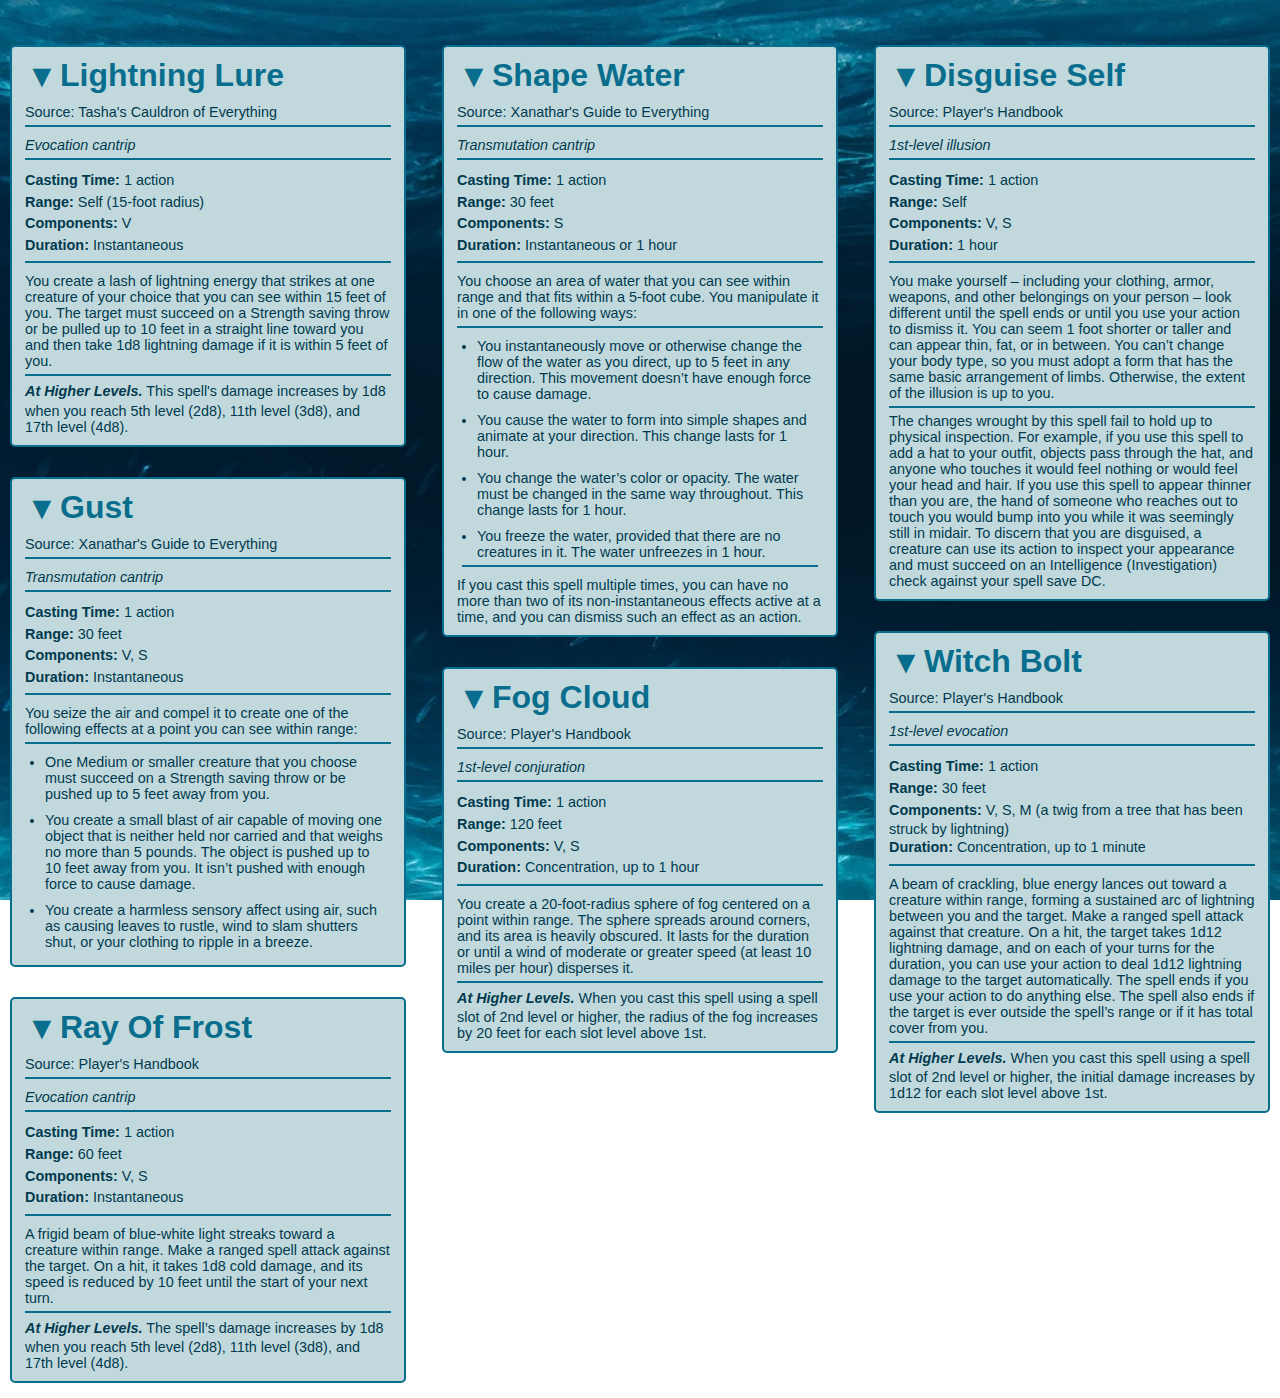
==== annalyn_cards.html @ 1ab03793 "added myrna cards changed cards style to not be global" ====
<head>
    <meta charset="utf-8">
    <meta name="viewport" content="width=device-width">
    <title>Spells</title>

    <style>
        /* manually make this match char's style */
        :root {
            --accent: rgb(9, 110, 141);
            --background: rgb(193, 217, 220);
            --text: rgb(1, 58, 79);
            --farBackground: fixed 0 25% / cover url("../images/underwater.jpeg");
        }
    </style>

    <link href="styles/style.css" rel="stylesheet" type="text/css" />
    <link href="styles/cardsStyle.css" rel="stylesheet" type="text/css" />
</head>

<body>
    <!-- Generates navbar -->
    <script id="navBarPlaceholder" src="navBar/navScript.js"></script>

    <!-- steal from roll20 pages -->
    <div class="wrapper">
        <!-- Lightning Lure -->
        <div class="main-content">
            <div class="page-title page-header"><span>Lightning Lure</span></div>



            <!-- wikidot_top_728x90 -->
            <div id="wad-dnd5e-above-content" class="wd-adunit wd-ad-np wd-adunit-above_content"></div>
            <script>
                window['nitroAds'].createAd('wad-dnd5e-above-content', {
                    "refreshLimit": 10,
                    "refreshTime": 94,
                    "renderVisibleOnly": false,
                    "refreshVisibleOnly": true,
                    "sizes": [[728, 90]],
                    "report": {
                        "enabled": true,
                        "wording": "Report Ad",
                        "position": "bottom-right"
                    }
                });
            </script>



            <div id="page-content">

                <div class="content-separator" style="display: none;"></div>



                <p>Source: Tasha's Cauldron of Everything</p>
                <p><em>Evocation cantrip</em></p>
                <p><strong>Casting Time:</strong> 1 action<br>
                    <strong>Range:</strong> Self (15-foot radius)<br>
                    <strong>Components:</strong> V<br>
                    <strong>Duration:</strong> Instantaneous
                </p>
                <p>You create a lash of lightning energy that strikes at one creature of your choice that you can see
                    within 15 feet of you. The target must succeed on a Strength saving throw or be pulled up to 10 feet
                    in a straight line toward you and then take 1d8 lightning damage if it is within 5 feet of you.</p>
                <p><strong><em>At Higher Levels.</em></strong> This spell's damage increases by 1d8 when you reach 5th
                    level (2d8), 11th level (3d8), and 17th level (4d8).</p>
                <p><strong><em>Spell Lists.</em></strong> <a
                        href="http://dnd5e.wikidot.com/spells:artificer">Artificer</a>, <a
                        href="/spells:sorcerer">Sorcerer (Optional)</a>, <a href="/spells:warlock">Warlock
                        (Optional)</a>, <a href="/spells:wizard">Wizard (Optional)</a></p>
                <div class="content-separator" style="display: none;"></div>



            </div>





            <!-- wikidot_bottom_300x250 -->
            <div id="wad-dnd5e-below-content" class="wd-adunit wd-ad-np wd-adunit-below_content"></div>
            <script>
                window['nitroAds'].createAd('wad-dnd5e-below-content', {
                    "refreshLimit": 10,
                    "refreshTime": 83,
                    "renderVisibleOnly": false,
                    "refreshVisibleOnly": true,
                    "sizes": [[300, 250]],
                    "report": {
                        "enabled": true,
                        "wording": "Report Ad",
                        "position": "bottom-right"
                    }
                });
            </script>




            <div class="page-tags"><a href="/system:page-tags/tag/artificer#pages">artificer</a><a
                    href="/system:page-tags/tag/cantrip#pages">cantrip</a><a
                    href="/system:page-tags/tag/evocation#pages">evocation</a><a
                    href="/system:page-tags/tag/sorcerer#pages">sorcerer</a><a
                    href="/system:page-tags/tag/sorcerer-expanded#pages">sorcerer-expanded</a><a
                    href="/system:page-tags/tag/warlock#pages">warlock</a><a
                    href="/system:page-tags/tag/warlock-expanded#pages">warlock-expanded</a><a
                    href="/system:page-tags/tag/wizard#pages">wizard</a><a
                    href="/system:page-tags/tag/wizard-expanded#pages">wizard-expanded</a></div>
            <div class="page-info-break"></div>
            <div class="page-options-container"></div>
            <div id="action-area" style="display: none;"></div>
        </div>
        <!-- Gust -->
        <div class="main-content">
            <div class="page-title page-header"><span>Gust</span></div>



            <!-- wikidot_top_728x90 -->
            <div id="wad-dnd5e-above-content" class="wd-adunit wd-ad-np wd-adunit-above_content"></div>
            <script>
                window['nitroAds'].createAd('wad-dnd5e-above-content', {
                    "refreshLimit": 10,
                    "refreshTime": 94,
                    "renderVisibleOnly": false,
                    "refreshVisibleOnly": true,
                    "sizes": [[728, 90]],
                    "report": {
                        "enabled": true,
                        "wording": "Report Ad",
                        "position": "bottom-right"
                    }
                });
            </script>



            <div id="page-content">

                <div class="content-separator" style="display: none;"></div>



                <p>Source: Xanathar's Guide to Everything</p>
                <p><em>Transmutation cantrip</em></p>
                <p><strong>Casting Time:</strong> 1 action<br>
                    <strong>Range:</strong> 30 feet<br>
                    <strong>Components:</strong> V, S<br>
                    <strong>Duration:</strong> Instantaneous
                </p>
                <p>You seize the air and compel it to create one of the following effects at a point you can see within
                    range:</p>
                <ul>
                    <li>One Medium or smaller creature that you choose must succeed on a Strength saving throw or be
                        pushed up to 5 feet away from you.</li>
                </ul>
                <ul>
                    <li>You create a small blast of air capable of moving one object that is neither held nor carried
                        and that weighs no more than 5 pounds. The object is pushed up to 10 feet away from you. It
                        isn’t pushed with enough force to cause damage.</li>
                </ul>
                <ul>
                    <li>You create a harmless sensory affect using air, such as causing leaves to rustle, wind to slam
                        shutters shut, or your clothing to ripple in a breeze.</li>
                </ul>
                <p><strong><em>Spell Lists.</em></strong> <a href="http://dnd5e.wikidot.com/spells:druid">Druid</a>, <a
                        href="http://dnd5e.wikidot.com/spells:sorcerer">Sorcerer</a>, <a
                        href="http://dnd5e.wikidot.com/spells:wizard">Wizard</a></p>
                <div class="content-separator" style="display: none;"></div>



            </div>





            <!-- wikidot_bottom_300x250 -->
            <div id="wad-dnd5e-below-content" class="wd-adunit wd-ad-np wd-adunit-below_content"></div>
            <script>
                window['nitroAds'].createAd('wad-dnd5e-below-content', {
                    "refreshLimit": 10,
                    "refreshTime": 83,
                    "renderVisibleOnly": false,
                    "refreshVisibleOnly": true,
                    "sizes": [[300, 250]],
                    "report": {
                        "enabled": true,
                        "wording": "Report Ad",
                        "position": "bottom-right"
                    }
                });
            </script>




            <div class="page-tags"><a href="/system:page-tags/tag/cantrip#pages">cantrip</a><a
                    href="/system:page-tags/tag/druid#pages">druid</a><a
                    href="/system:page-tags/tag/sorcerer#pages">sorcerer</a><a
                    href="/system:page-tags/tag/transmutation#pages">transmutation</a><a
                    href="/system:page-tags/tag/wizard#pages">wizard</a></div>
            <div class="page-info-break"></div>
            <div class="page-options-container"></div>
            <div id="action-area" style="display: none;"></div>
        </div>
        <!-- Ray of Frost -->
        <div class="main-content">
            <div class="page-title page-header"><span>Ray of Frost</span></div>



            <!-- wikidot_top_728x90 -->
            <div id="wad-dnd5e-above-content" class="wd-adunit wd-ad-np wd-adunit-above_content"></div>
            <script>
                window['nitroAds'].createAd('wad-dnd5e-above-content', {
                    "refreshLimit": 10,
                    "refreshTime": 94,
                    "renderVisibleOnly": false,
                    "refreshVisibleOnly": true,
                    "sizes": [[728, 90]],
                    "report": {
                        "enabled": true,
                        "wording": "Report Ad",
                        "position": "bottom-right"
                    }
                });
            </script>



            <div id="page-content">

                <div class="content-separator" style="display: none;"></div>



                <p>Source: Player's Handbook</p>
                <p><em>Evocation cantrip</em></p>
                <p><strong>Casting Time:</strong> 1 action<br>
                    <strong>Range:</strong> 60 feet<br>
                    <strong>Components:</strong> V, S<br>
                    <strong>Duration:</strong> Instantaneous
                </p>
                <p>A frigid beam of blue-white light streaks toward a creature within range. Make a ranged spell attack
                    against the target. On a hit, it takes 1d8 cold damage, and its speed is reduced by 10 feet until
                    the start of your next turn.</p>
                <p><strong><em>At Higher Levels.</em></strong> The spell’s damage increases by 1d8 when you reach 5th
                    level (2d8), 11th level (3d8), and 17th level (4d8).</p>
                <p><strong><em>Spell Lists.</em></strong> <a
                        href="http://dnd5e.wikidot.com/spells:artificer">Artificer</a>, <a
                        href="http://dnd5e.wikidot.com/spells:sorcerer">Sorcerer</a>, <a
                        href="http://dnd5e.wikidot.com/spells:wizard">Wizard</a></p>
                <div class="content-separator" style="display: none;"></div>



            </div>





            <!-- wikidot_bottom_300x250 -->
            <div id="wad-dnd5e-below-content" class="wd-adunit wd-ad-np wd-adunit-below_content"></div>
            <script>
                window['nitroAds'].createAd('wad-dnd5e-below-content', {
                    "refreshLimit": 10,
                    "refreshTime": 83,
                    "renderVisibleOnly": false,
                    "refreshVisibleOnly": true,
                    "sizes": [[300, 250]],
                    "report": {
                        "enabled": true,
                        "wording": "Report Ad",
                        "position": "bottom-right"
                    }
                });
            </script>




            <div class="page-tags"><a href="/system:page-tags/tag/artificer#pages">artificer</a><a
                    href="/system:page-tags/tag/cantrip#pages">cantrip</a><a
                    href="/system:page-tags/tag/evocation#pages">evocation</a><a
                    href="/system:page-tags/tag/sorcerer#pages">sorcerer</a><a
                    href="/system:page-tags/tag/wizard#pages">wizard</a></div>
            <div class="page-info-break"></div>
            <div class="page-options-container"></div>
            <div id="action-area" style="display: none;"></div>
        </div>
        <!-- Shape Water -->
        <div class="main-content">
            <div class="page-title page-header"><span>Shape Water</span></div>



            <!-- wikidot_top_728x90 -->
            <div id="wad-dnd5e-above-content" class="wd-adunit wd-ad-np wd-adunit-above_content"></div>
            <script>
                window['nitroAds'].createAd('wad-dnd5e-above-content', {
                    "refreshLimit": 10,
                    "refreshTime": 94,
                    "renderVisibleOnly": false,
                    "refreshVisibleOnly": true,
                    "sizes": [[728, 90]],
                    "report": {
                        "enabled": true,
                        "wording": "Report Ad",
                        "position": "bottom-right"
                    }
                });
            </script>



            <div id="page-content">

                <div class="content-separator" style="display: none;"></div>



                <p>Source: Xanathar's Guide to Everything</p>
                <p><em>Transmutation cantrip</em></p>
                <p><strong>Casting Time:</strong> 1 action<br>
                    <strong>Range:</strong> 30 feet<br>
                    <strong>Components:</strong> S<br>
                    <strong>Duration:</strong> Instantaneous or 1 hour
                </p>
                <p>You choose an area of water that you can see within range and that fits within a 5-foot cube. You
                    manipulate it in one of the following ways:</p>
                <ul>
                    <li>You instantaneously move or otherwise change the flow of the water as you direct, up to 5 feet
                        in any direction. This movement doesn’t have enough force to cause damage.</li>
                </ul>
                <ul>
                    <li>You cause the water to form into simple shapes and animate at your direction. This change lasts
                        for 1 hour.</li>
                </ul>
                <ul>
                    <li>You change the water’s color or opacity. The water must be changed in the same way throughout.
                        This change lasts for 1 hour.</li>
                </ul>
                <ul>
                    <li>You freeze the water, provided that there are no creatures in it. The water unfreezes in 1 hour.
                    </li>
                </ul>
                <p>If you cast this spell multiple times, you can have no more than two of its non-instantaneous effects
                    active at a time, and you can dismiss such an effect as an action.</p>
                <p><strong><em>Spell Lists.</em></strong> <a href="http://dnd5e.wikidot.com/spells:druid">Druid</a>, <a
                        href="http://dnd5e.wikidot.com/spells:sorcerer">Sorcerer</a>, <a
                        href="http://dnd5e.wikidot.com/spells:wizard">Wizard</a></p>
                <div class="content-separator" style="display: none;"></div>



            </div>





            <!-- wikidot_bottom_300x250 -->
            <div id="wad-dnd5e-below-content" class="wd-adunit wd-ad-np wd-adunit-below_content"></div>
            <script>
                window['nitroAds'].createAd('wad-dnd5e-below-content', {
                    "refreshLimit": 10,
                    "refreshTime": 83,
                    "renderVisibleOnly": false,
                    "refreshVisibleOnly": true,
                    "sizes": [[300, 250]],
                    "report": {
                        "enabled": true,
                        "wording": "Report Ad",
                        "position": "bottom-right"
                    }
                });
            </script>




            <div class="page-tags"><a href="/system:page-tags/tag/cantrip#pages">cantrip</a><a
                    href="/system:page-tags/tag/druid#pages">druid</a><a
                    href="/system:page-tags/tag/sorcerer#pages">sorcerer</a><a
                    href="/system:page-tags/tag/transmutation#pages">transmutation</a><a
                    href="/system:page-tags/tag/wizard#pages">wizard</a></div>
            <div class="page-info-break"></div>
            <div class="page-options-container"></div>
            <div id="action-area" style="display: none;"></div>
        </div>
        <!-- Fog Cloud -->
        <div class="main-content">
            <div class="page-title page-header"><span>Fog Cloud</span></div>



            <!-- wikidot_top_728x90 -->
            <div id="wad-dnd5e-above-content" class="wd-adunit wd-ad-np wd-adunit-above_content"></div>
            <script>
                window['nitroAds'].createAd('wad-dnd5e-above-content', {
                    "refreshLimit": 10,
                    "refreshTime": 94,
                    "renderVisibleOnly": false,
                    "refreshVisibleOnly": true,
                    "sizes": [[728, 90]],
                    "report": {
                        "enabled": true,
                        "wording": "Report Ad",
                        "position": "bottom-right"
                    }
                });
            </script>



            <div id="page-content">

                <div class="content-separator" style="display: none;"></div>



                <p>Source: Player's Handbook</p>
                <p><em>1st-level conjuration</em></p>
                <p><strong>Casting Time:</strong> 1 action<br>
                    <strong>Range:</strong> 120 feet<br>
                    <strong>Components:</strong> V, S<br>
                    <strong>Duration:</strong> Concentration, up to 1 hour
                </p>
                <p>You create a 20-foot-radius sphere of fog centered on a point within range. The sphere spreads around
                    corners, and its area is heavily obscured. It lasts for the duration or until a wind of moderate or
                    greater speed (at least 10 miles per hour) disperses it.</p>
                <p><strong><em>At Higher Levels.</em></strong> When you cast this spell using a spell slot of 2nd level
                    or higher, the radius of the fog increases by 20 feet for each slot level above 1st.</p>
                <p><strong><em>Spell Lists.</em></strong> <a href="http://dnd5e.wikidot.com/spells:druid">Druid</a>, <a
                        href="http://dnd5e.wikidot.com/spells:ranger">Ranger</a>, <a
                        href="http://dnd5e.wikidot.com/spells:sorcerer">Sorcerer</a>, <a
                        href="http://dnd5e.wikidot.com/spells:wizard">Wizard</a></p>
                <div class="content-separator" style="display: none;"></div>



            </div>





            <!-- wikidot_bottom_300x250 -->
            <div id="wad-dnd5e-below-content" class="wd-adunit wd-ad-np wd-adunit-below_content"></div>
            <script>
                window['nitroAds'].createAd('wad-dnd5e-below-content', {
                    "refreshLimit": 10,
                    "refreshTime": 83,
                    "renderVisibleOnly": false,
                    "refreshVisibleOnly": true,
                    "sizes": [[300, 250]],
                    "report": {
                        "enabled": true,
                        "wording": "Report Ad",
                        "position": "bottom-right"
                    }
                });
            </script>




            <div class="page-tags"><a href="/system:page-tags/tag/conjuration#pages">conjuration</a><a
                    href="/system:page-tags/tag/druid#pages">druid</a><a
                    href="/system:page-tags/tag/first#pages">first</a><a
                    href="/system:page-tags/tag/ranger#pages">ranger</a><a
                    href="/system:page-tags/tag/sorcerer#pages">sorcerer</a><a
                    href="/system:page-tags/tag/wizard#pages">wizard</a></div>
            <div class="page-info-break"></div>
            <div class="page-options-container"></div>
            <div id="action-area" style="display: none;"></div>
        </div>
        <!-- Disguise Self -->
        <div class="main-content">
            <div class="page-title page-header"><span>Disguise Self</span></div>



            <!-- wikidot_top_728x90 -->
            <div id="wad-dnd5e-above-content" class="wd-adunit wd-ad-np wd-adunit-above_content"></div>
            <script>
                window['nitroAds'].createAd('wad-dnd5e-above-content', {
                    "refreshLimit": 10,
                    "refreshTime": 94,
                    "renderVisibleOnly": false,
                    "refreshVisibleOnly": true,
                    "sizes": [[728, 90]],
                    "report": {
                        "enabled": true,
                        "wording": "Report Ad",
                        "position": "bottom-right"
                    }
                });
            </script>



            <div id="page-content">

                <div class="content-separator" style="display: none;"></div>



                <p>Source: Player's Handbook</p>
                <p><em>1st-level illusion</em></p>
                <p><strong>Casting Time:</strong> 1 action<br>
                    <strong>Range:</strong> Self<br>
                    <strong>Components:</strong> V, S<br>
                    <strong>Duration:</strong> 1 hour
                </p>
                <p>You make yourself – including your clothing, armor, weapons, and other belongings on your person –
                    look different until the spell ends or until you use your action to dismiss it. You can seem 1 foot
                    shorter or taller and can appear thin, fat, or in between. You can’t change your body type, so you
                    must adopt a form that has the same basic arrangement of limbs. Otherwise, the extent of the
                    illusion is up to you.</p>
                <p>The changes wrought by this spell fail to hold up to physical inspection. For example, if you use
                    this spell to add a hat to your outfit, objects pass through the hat, and anyone who touches it
                    would feel nothing or would feel your head and hair. If you use this spell to appear thinner than
                    you are, the hand of someone who reaches out to touch you would bump into you while it was seemingly
                    still in midair. To discern that you are disguised, a creature can use its action to inspect your
                    appearance and must succeed on an Intelligence (Investigation) check against your spell save DC.</p>
                <p><strong><em>Spell Lists.</em></strong> <a
                        href="http://dnd5e.wikidot.com/spells:artificer">Artificer</a>, <a
                        href="http://dnd5e.wikidot.com/spells:bard">Bard</a>, <a
                        href="http://dnd5e.wikidot.com/spells:sorcerer">Sorcerer</a>, <a
                        href="http://dnd5e.wikidot.com/spells:wizard">Wizard</a></p>
                <div class="content-separator" style="display: none;"></div>



            </div>





            <!-- wikidot_bottom_300x250 -->
            <div id="wad-dnd5e-below-content" class="wd-adunit wd-ad-np wd-adunit-below_content"></div>
            <script>
                window['nitroAds'].createAd('wad-dnd5e-below-content', {
                    "refreshLimit": 10,
                    "refreshTime": 83,
                    "renderVisibleOnly": false,
                    "refreshVisibleOnly": true,
                    "sizes": [[300, 250]],
                    "report": {
                        "enabled": true,
                        "wording": "Report Ad",
                        "position": "bottom-right"
                    }
                });
            </script>




            <div class="page-tags"><a href="/system:page-tags/tag/artificer#pages">artificer</a><a
                    href="/system:page-tags/tag/bard#pages">bard</a><a
                    href="/system:page-tags/tag/first#pages">first</a><a
                    href="/system:page-tags/tag/illusion#pages">illusion</a><a
                    href="/system:page-tags/tag/sorcerer#pages">sorcerer</a><a
                    href="/system:page-tags/tag/wizard#pages">wizard</a></div>
            <div class="page-info-break"></div>
            <div class="page-options-container"></div>
            <div id="action-area" style="display: none;"></div>
        </div>
        <!-- Witch bolt -->
        <div class="main-content">
            <div class="page-title page-header"><span>Witch Bolt</span></div>



            <!-- wikidot_top_728x90 -->
            <div id="wad-dnd5e-above-content" class="wd-adunit wd-ad-np wd-adunit-above_content"></div>
            <script>
                window['nitroAds'].createAd('wad-dnd5e-above-content', {
                    "refreshLimit": 10,
                    "refreshTime": 94,
                    "renderVisibleOnly": false,
                    "refreshVisibleOnly": true,
                    "sizes": [[728, 90]],
                    "report": {
                        "enabled": true,
                        "wording": "Report Ad",
                        "position": "bottom-right"
                    }
                });
            </script>



            <div id="page-content">

                <div class="content-separator" style="display: none;"></div>



                <p>Source: Player's Handbook</p>
                <p><em>1st-level evocation</em></p>
                <p><strong>Casting Time:</strong> 1 action<br>
                    <strong>Range:</strong> 30 feet<br>
                    <strong>Components:</strong> V, S, M (a twig from a tree that has been struck by lightning)<br>
                    <strong>Duration:</strong> Concentration, up to 1 minute
                </p>
                <p>A beam of crackling, blue energy lances out toward a creature within range, forming a sustained arc
                    of lightning between you and the target. Make a ranged spell attack against that creature. On a hit,
                    the target takes 1d12 lightning damage, and on each of your turns for the duration, you can use your
                    action to deal 1d12 lightning damage to the target automatically. The spell ends if you use your
                    action to do anything else. The spell also ends if the target is ever outside the spell’s range or
                    if it has total cover from you.</p>
                <p><strong><em>At Higher Levels.</em></strong> When you cast this spell using a spell slot of 2nd level
                    or higher, the initial damage increases by 1d12 for each slot level above 1st.</p>
                <p><strong><em>Spell Lists.</em></strong> <a
                        href="http://dnd5e.wikidot.com/spells:sorcerer">Sorcerer</a>, <a
                        href="http://dnd5e.wikidot.com/spells:warlock">Warlock</a>, <a
                        href="http://dnd5e.wikidot.com/spells:wizard">Wizard</a></p>
                <div class="content-separator" style="display: none;"></div>



            </div>





            <!-- wikidot_bottom_300x250 -->
            <div id="wad-dnd5e-below-content" class="wd-adunit wd-ad-np wd-adunit-below_content"></div>
            <script>
                window['nitroAds'].createAd('wad-dnd5e-below-content', {
                    "refreshLimit": 10,
                    "refreshTime": 83,
                    "renderVisibleOnly": false,
                    "refreshVisibleOnly": true,
                    "sizes": [[300, 250]],
                    "report": {
                        "enabled": true,
                        "wording": "Report Ad",
                        "position": "bottom-right"
                    }
                });
            </script>




            <div class="page-tags"><a href="/system:page-tags/tag/evocation#pages">evocation</a><a
                    href="/system:page-tags/tag/first#pages">first</a><a
                    href="/system:page-tags/tag/sorcerer#pages">sorcerer</a><a
                    href="/system:page-tags/tag/warlock#pages">warlock</a><a
                    href="/system:page-tags/tag/wizard#pages">wizard</a></div>
            <div class="page-info-break"></div>
            <div class="page-options-container"></div>
            <div id="action-area" style="display: none;"></div>
        </div>
    </div>
    <script src="scripts/functions.js"></script>
    <script src="scripts/cards.js"></script>
</body>
---- styles/style.css ----
/* Root vars are now set in the data json file for the char */
/* :root {
    --accent: black;
    --background: white;
    --lightBackground: white;
    --text: black;
    --farBackground: white;
} */

* {
    font-family: Arial, Helvetica, sans-serif;
    color: var(--text);
}

body {
    background: var(--farBackground);
    /* background-size: cover; */
    margin: 0;
}

.grid-container {
	display: grid;
	gap: 10px;
	padding: 10px;
	grid-template-columns: repeat(9, 1fr);
	max-width: 1000px;
	margin: auto;
}

.grid-item {
	text-align: center;
	padding: 10px;
}

[hidden] { /* Necessary bc display:flex overrides hidden attribute */
    display: none !important;
}

.outline {
    border:2px solid var(--accent);
    border-radius: 5px;
    padding: 10px;
    background-color: var(--background);
}

.paragraph {
    margin: 10px 0 0 0;
}

.center {
    display: flex;
    align-items: center;
    justify-content: center;
}

.vcenter {
    display: flex;
    align-items: center;
}

.inline {
    display: inline-block;
    padding: 5px;
}

.left {
    text-align: left;
}

.bottom {
    display: block;
    margin-top: auto;
    margin-bottom: 0;
}

h2, h3 {
    text-transform: uppercase;
    font-weight: bold;
}

p, h3, h4 {
    font-size: 80%;
    margin:0;
}

h2 {
    font-size: 100%;
    text-align: center;
    margin: 0;
}

h1 {
    font-size: 200%;
    margin: auto;
    color: var(--accent);
}

h4 {
    text-transform: uppercase;
    font-weight: normal;
    color: var(--accent);
    filter: opacity(60%);
}

.big {
    font-size: 100%;
}

.huge {
    font-size: 200%;
}

.small {
    font-size: 70%;
}

.invis {
    margin: 0;
    padding: 0;
}

table {
    table-layout: fixed;
    width: 100%;
    height:100%;
}

table.top td {
    vertical-align: top;
}

.fullWidth {
    width: 100%;
}

.stat {
    height: 90%;
    margin: 0;
}

.stat + .stat { /* a stat not at the top */
    margin-top: 20%;
} 

.equipAmount {
    float: right;
}

input, textarea {
    background-color: var(--lightBackground);
    border-radius: 3px;
}

textarea {
    border: 1.5px solid var(--accent);
}

input[list] { /*dropdowns */
    margin: 10px 3px;
    border: 1.5px solid var(--accent);
    border-radius: 3px;
    padding: 3px;
    width: calc(50% - 48px);
    font-size: 80%;
}

input[list]:nth-of-type(even) {
    margin-left: 15px;
}

input[type="number"] {
    text-align: right;
    border: none;
}

input[type="number"]:not(.huge, .small, .big) {
    font-size: 80%;
}

input.equipAmount, input[type="number"].expendable {
    margin: 4px 0 4px 4px;
}

p.equipAmount:has(+input), input.expendable + p {
    padding-left: 0;
}

.iconditions, .ispellstats {
    display: flex;
}

.iconditions > div {
    width: 50%;
}

.ispellstats div {
    width: 33%;
}

.indent {
    width: 10px;
}

#headshot {
    width: calc(100% - 6px - 10px);
    margin: 5px;
    border: 3px solid var(--accent);
    border-radius: 10px;
}

#money {
    width: 64px;
    float: left;
}

#money div {
    margin: 3px;
}

#local {
    height: 500px;
    width: 70%;
}

.dot {
    height: 12px;
    width: 12px;
    background-color: var(--background);
    padding: 0;
    border-radius: 50%;
    border: 1.5px solid var(--accent);
    position: relative;
    top: 3px;
    margin-right: 5px;
}

.dot.filled {
    background-color: var(--accent);
}

.dot.circled {
    box-shadow: 0 0 0 3px var(--text);
}

.compact {
    padding: 2px;
}

tr.compact {
    display: block;
    height: 25px;
}

button.utility {
    font-size: 100%;
    border: 2px solid var(--accent);
    border-radius: 5px;
    background-color: var(--lightBackground);
    margin: 10px;
    padding: 5px 10px;
    font-weight: bold;
}

button.heal, button.damage {
    font-size: 100%;
    border: 1.5px solid;
    border-radius: 3px;
    background-color: var(--lightBackground);
    width: 9ch;
}

button.heal {
    color: rgb(115, 192, 0);
    border-color:rgb(115, 192, 0);
}

button.damage {
    color: red;
    border-color: red;
}

button.dropdownClear {
    font-size: 80%;
    border: 1.5px solid red;
    color: red;
    border-radius: 3px;
    background-color: var(--lightBackground);
    width: 24px;
    height: 24px;
}

button:active {
    background-color: var(--background);
}

button.expand {
    float: left;
    border: none;
    background-color: var(--background);
    width: 40px;
    height: 40px;
    font-size: 200%;
    color: var(--accent);
    padding-top: 0;
}

button.expand:active {
    background-color: var(--background);
}

img {
    width: 100%;
}

.spacer {
    height: 20px;
}

textarea {
    min-width: calc(100% - 20px - 4px); /* 20px from the padding, 4px from the border */
    max-width: calc(100% - 20px - 4px);
    height: 100px;
}
---- styles/cardsStyle.css ----
/* tysm https://blog.logrocket.com/creating-css-masonry-style-layouts/ */
/* https://css-tricks.com/piecing-together-approaches-for-a-css-masonry-layout/ is also useful */
/* https://www.w3schools.com/css/css3_multiple_columns.asp */

/* for now, manually make this match the char it belongs with */

/* general style */
body {
    background: var(--farBackground);
}

.wrapper {
    column-width: 400px;
  }
  
.booktemplate, .main-content {
    font-family: Arial, Helvetica, sans-serif;
    content: "th level";
    width: calc(100% - 20px - 4px);
    margin: 15px 10px;
    border: 2px solid var(--accent);
    border-radius: 5px;
    display: inline-block;
    background-color: var(--background);
}

/* roll20 style */
.booktemplate {
    font-size: 90%;
}

.booktemplate.single div.list-hide.inapp-hide.single-view.slide-down.content-toggle,
.inapp div.list-hide.inapp-hide.single-view.slide-down.content-toggle {
    display: block !important;
}

.gold {
    visibility: hidden;
}

.body {
    margin: 10px 8px 5px 8px;
}

div.taper,
hr {
    border: 1px solid var(--accent);
}

.booktemplate .attributes {
    display: inline-block;
    width: 100%;
    margin: 5px 0px 5px 0px;
}

.booktemplate .attr,
.booktemplate .attr-cha {
    display: inline-block;
    margin: 0px 10px 0px 10px;
    text-align: center;
}

.booktemplate .single-list span,
.booktemplate .attributes span {
    font-weight: bold;
}

.booktemplate .traits span,
.booktemplate .actions span,
.booktemplate .reactions span,
.booktemplate .legendary-actions span,
.booktemplate .mythic-actions span {
    font-weight: bolder;
    font-style: italic;
}

.booktemplate ul {
    list-style-type: none;
    margin-left: -38px;
    margin-bottom: 10px;
}

.booktemplate li {
    margin: 5px 0px 0px 0px;
}

ul,
menu,
dir {
    display: block;
    margin-block-start: 1em;
    margin-block-end: 1em;
    margin-inline-start: 0px;
    margin-inline-end: 0px;
    padding-inline-start: 40px;
}

.booktemplate .name h1,
.page-title span {
    font-weight: bolder;
    text-transform: capitalize;
    margin: 0;
    font-size: 200%;
    color: var(--accent);
}

h1 {
    display: block;
    margin-block-start: 0.67em;
    margin-block-end: 0.67em;
    margin-inline-start: 0px;
    margin-inline-end: 0px;
}

.booktemplate .subtitle {
    font-style: italic;
}

/* Wikidot style */
.main-content {
    padding: 10px 8px 5px 8px;
    width: calc(100% - 20px - 4px - 16px);
}

/* p elements with a content-separator as any previous sibling
BUT their immediate next sibling isn't another content-separator (not the last element in the card)
AND ALSO ul elements that have a p element right after them (the last element in the list but not in the card)

have a border-bottom to act as a divider.
*/
.content-separator ~ p:not(:has(+ .content-separator)),
ul:has(+ p) {
    border-bottom: 2px solid var(--accent);
    padding-bottom: 5px !important;
    padding: 5px 0;
}

.main-content p {
    font-size: 90%;
    margin: 5px;
}

strong {
    line-height: 150%;
    display: inline-block;
    font-size: 100%;
    font-weight: bolder;
}

.main-content ul {
    font-size: 90%;
    padding: 0 0 0 15px;
    margin: 10px;
}
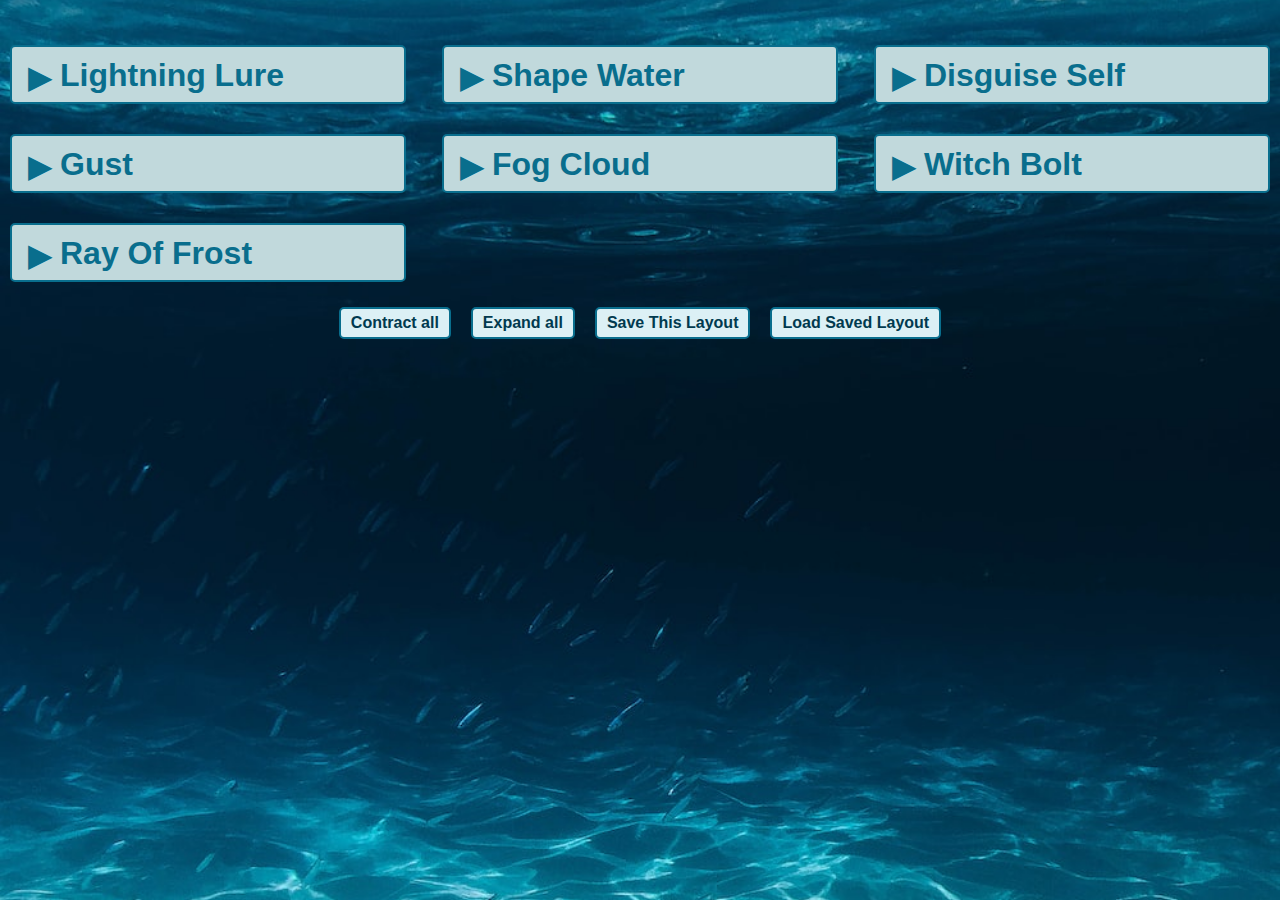
==== commit a2959509: "saves cards' expanded/contracted state added expand/contract all buttons" ====
--- a/annalyn_cards.html
+++ b/annalyn_cards.html
@@ -1,7 +1,7 @@
 <head>
     <meta charset="utf-8">
     <meta name="viewport" content="width=device-width">
-    <title>Spells</title>
+    <title>Annalyn's Spells</title>
 
     <style>
         /* manually make this match char's style */
@@ -10,6 +10,7 @@
             --background: rgb(193, 217, 220);
             --text: rgb(1, 58, 79);
             --farBackground: fixed 0 25% / cover url("../images/underwater.jpeg");
+            --lightBackground: rgb(220, 240, 245);
         }
     </style>
 
@@ -665,6 +666,12 @@
             <div id="action-area" style="display: none;"></div>
         </div>
     </div>
+    <div class="center">
+        <button onclick="toggleAll('contract')" class="utility">Contract all</button>
+        <button onclick="toggleAll('expand')" class="utility">Expand all</button>
+        <button onclick="saveFolds()" class="utility">Save This Layout</button>
+        <button onclick="loadFolds()" class="utility">Load Saved Layout</button>
+    </div>
     <script src="scripts/functions.js"></script>
     <script src="scripts/cards.js"></script>
 </body>--- a/styles/style.css
+++ b/styles/style.css
@@ -120,13 +120,17 @@
 }
 
 table {
-    table-layout: fixed;
+    table-layout: auto;
     width: 100%;
-    height:100%;
+    /* height:100%; */
 }
 
 table.top td {
     vertical-align: top;
+}
+
+table:has(.stat), .iclassblock table {
+    height: 100%;
 }
 
 .fullWidth {
--- a/styles/cardsStyle.css
+++ b/styles/cardsStyle.css
@@ -129,7 +129,9 @@
 have a border-bottom to act as a divider.
 */
 .content-separator ~ p:not(:has(+ .content-separator)),
-ul:has(+ p) {
+ul:has(+ p),
+ul:has(+ table),
+table:not(:has(+ .content-separator)) {
     border-bottom: 2px solid var(--accent);
     padding-bottom: 5px !important;
     padding: 5px 0;
@@ -151,4 +153,18 @@
     font-size: 90%;
     padding: 0 0 0 15px;
     margin: 10px;
+}
+
+tr{
+    display: block;
+    margin: 0 10px;
+}
+
+table {
+   font-size: 90%;
+}
+
+td, th {
+    min-width: 100px;
+    text-align: left;
 }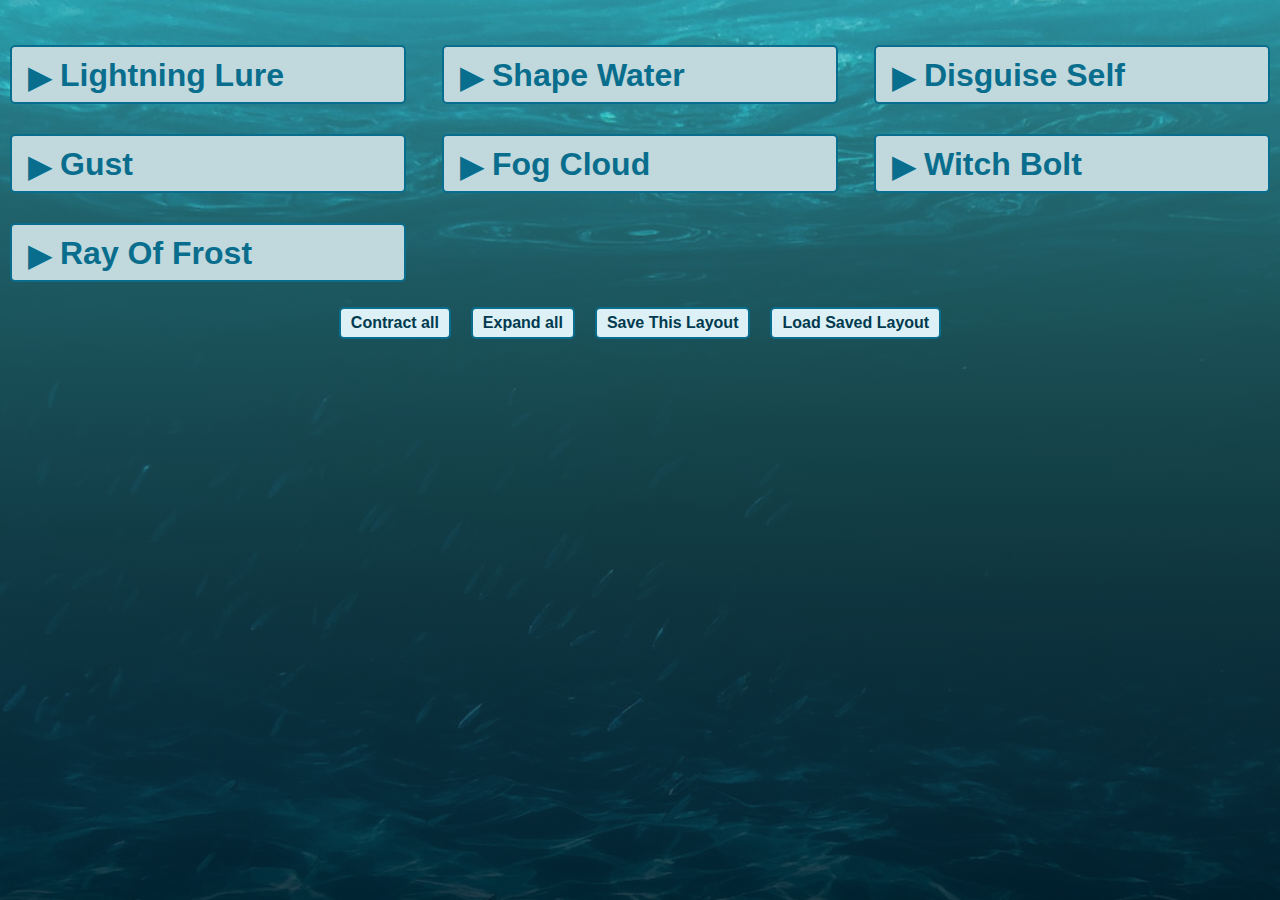
==== commit b197f720: "pretty gradients :)" ====
--- a/annalyn_cards.html
+++ b/annalyn_cards.html
@@ -9,7 +9,7 @@
             --accent: rgb(9, 110, 141);
             --background: rgb(193, 217, 220);
             --text: rgb(1, 58, 79);
-            --farBackground: fixed 0 25% / cover url("../images/underwater.jpeg");
+            --farBackground: linear-gradient(0deg, rgba(0, 18, 29, 0.8), rgba(103, 255, 240, 0.4)), fixed 0 25% / cover url("../images/underwater.jpeg");
             --lightBackground: rgb(220, 240, 245);
         }
     </style>
--- a/styles/style.css
+++ b/styles/style.css
@@ -201,8 +201,8 @@
     width: 33%;
 }
 
-.indent {
-    width: 10px;
+.iactions tr {
+    height: 25px;
 }
 
 #headshot {
@@ -312,16 +312,27 @@
     background-color: var(--background);
 }
 
-img {
-    width: 100%;
-}
-
-.spacer {
-    height: 20px;
-}
-
 textarea {
     min-width: calc(100% - 20px - 4px); /* 20px from the padding, 4px from the border */
     max-width: calc(100% - 20px - 4px);
+}
+
+.inotes textarea {
     height: 100px;
+}
+
+img {
+    width: 100%;
+}
+
+.spacer {
+    height: 20px;
+}
+
+.indent {
+    width: 10px;
+}
+
+.bold {
+    font-weight: bold;
 }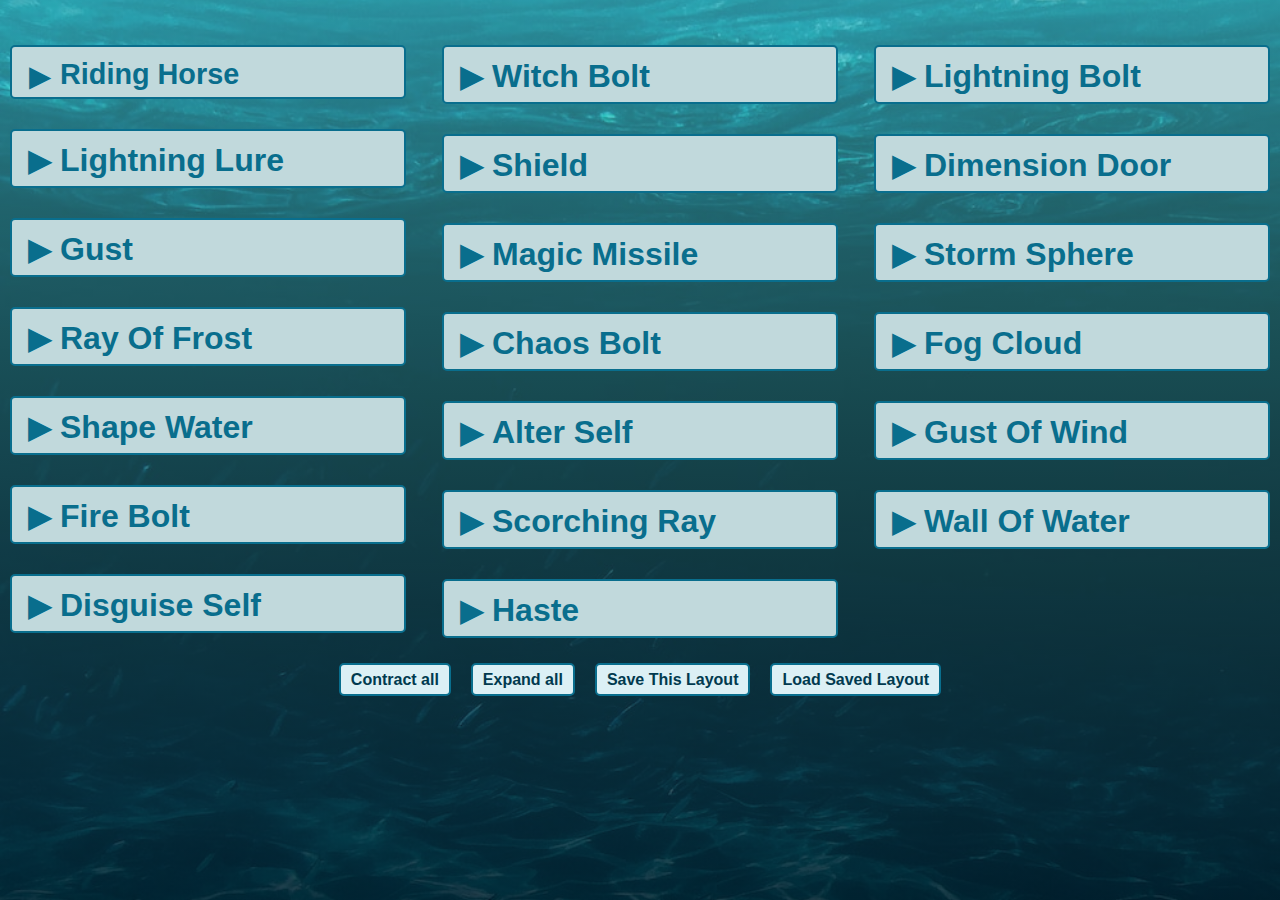
==== commit 691099a5: "levelled annalyn up to level 8 rejigged layout to work for her (rather than myrna)" ====
--- a/annalyn_cards.html
+++ b/annalyn_cards.html
@@ -22,8 +22,103 @@
     <!-- Generates navbar -->
     <script id="navBarPlaceholder" src="navBar/navScript.js"></script>
 
-    <!-- steal from roll20 pages -->
+    <!-- steal from roll20/wikidot pages -->
     <div class="wrapper">
+        <!-- Horse -->
+        <div class="listResult booktemplate closed single expansion0">
+
+            <div class="list-hide inapp-hide single-view slide-down content-toggle">
+                <div class="gold"></div>
+                <div class="body">
+                    <div class="name">
+                        <a name="toc_3"></a><h1>Riding Horse</h1>
+                    </div>
+                    <div class="subtitle">Large <span>beast, Unaligned</span></div>
+                    <div class="taper taper-top"></div>
+                    <div class="single-list">
+                        <ul>
+                            <li><span>Armor Class </span>10</li>
+                            <li><span>Hit Points </span>13 (2d10+2)</li>
+                            <li><span>Speed </span> 60 ft.</li>
+                        </ul>
+                    </div>
+                    <div class="taper"></div>
+                    <div class="attributes">
+                        <div class="attr"><span>STR</span><br>
+                            <div class="attr-num">16 (+3)</div>
+                        </div>
+                        <div class="attr"><span>DEX</span><br>
+                            <div class="attr-num">10 (+0)</div>
+                        </div>
+                        <div class="attr"><span>CON</span><br>
+                            <div class="attr-num">12 (+1)</div>
+                        </div>
+                        <div class="attr"><span>INT</span><br>
+                            <div class="attr-num">2 (-4)</div>
+                        </div>
+                        <div class="attr"><span>WIS</span><br>
+                            <div class="attr-num">11 (+0)</div>
+                        </div>
+                        <div class="attr-cha"><span>CHA</span><br>
+                            <div class="attr-num">7 (-2)</div>
+                        </div>
+                    </div>
+                    <div class="taper"></div>
+                    <div class="single-list">
+                        <ul>
+                            
+                            
+                            
+                            
+                            
+                            
+                            
+                            <li><span>Senses </span> passive Perception 10</li>
+                            
+                            <li><span>Challenge </span> 1/4 (50 XP)</li>
+                        </ul>
+                    </div>
+                    <div class="taper"></div>
+                    <div class="traits">
+                        <ul>
+                            
+                        </ul>
+                    </div>
+                    <div class="actions">
+                        <a name="toc_4"></a><h2>Actions</h2>
+                        <hr>
+                        <ul>
+                        
+                            <li><span>Hooves.</span> <i>Melee Weapon Attack:</i>  
+                            +5 to hit, reach 5 ft., one target. 
+                            <i>Hit: </i>(2d4 + 3) bludgeoning damage.
+                            </li>
+                        
+                        </ul>
+                    </div>
+                    <div class="reactions">
+                        
+                        <ul>
+                        
+                        </ul>
+                    </div>
+                    <div class="legendary-actions">
+                        
+                        <ul>
+                        
+                            
+                        
+                        </ul>
+                    </div>
+                    <div class="mythic-actions">
+                        
+                        <ul>
+                        
+                        </ul>
+                    </div>
+                </div>
+                <div class="gold"></div>
+            </div></div>
         <!-- Lightning Lure -->
         <div class="main-content">
             <div class="page-title page-header"><span>Lightning Lure</span></div>
@@ -395,93 +490,81 @@
             <div class="page-options-container"></div>
             <div id="action-area" style="display: none;"></div>
         </div>
-        <!-- Fog Cloud -->
-        <div class="main-content">
-            <div class="page-title page-header"><span>Fog Cloud</span></div>
-
-
-
-            <!-- wikidot_top_728x90 -->
-            <div id="wad-dnd5e-above-content" class="wd-adunit wd-ad-np wd-adunit-above_content"></div>
-            <script>
-                window['nitroAds'].createAd('wad-dnd5e-above-content', {
-                    "refreshLimit": 10,
-                    "refreshTime": 94,
-                    "renderVisibleOnly": false,
-                    "refreshVisibleOnly": true,
-                    "sizes": [[728, 90]],
-                    "report": {
-                        "enabled": true,
-                        "wording": "Report Ad",
-                        "position": "bottom-right"
-                    }
-                });
-            </script>
-
-
-
-            <div id="page-content">
-
-                <div class="content-separator" style="display: none;"></div>
-
-
-
-                <p>Source: Player's Handbook</p>
-                <p><em>1st-level conjuration</em></p>
-                <p><strong>Casting Time:</strong> 1 action<br>
-                    <strong>Range:</strong> 120 feet<br>
-                    <strong>Components:</strong> V, S<br>
-                    <strong>Duration:</strong> Concentration, up to 1 hour
-                </p>
-                <p>You create a 20-foot-radius sphere of fog centered on a point within range. The sphere spreads around
-                    corners, and its area is heavily obscured. It lasts for the duration or until a wind of moderate or
-                    greater speed (at least 10 miles per hour) disperses it.</p>
-                <p><strong><em>At Higher Levels.</em></strong> When you cast this spell using a spell slot of 2nd level
-                    or higher, the radius of the fog increases by 20 feet for each slot level above 1st.</p>
-                <p><strong><em>Spell Lists.</em></strong> <a href="http://dnd5e.wikidot.com/spells:druid">Druid</a>, <a
-                        href="http://dnd5e.wikidot.com/spells:ranger">Ranger</a>, <a
-                        href="http://dnd5e.wikidot.com/spells:sorcerer">Sorcerer</a>, <a
-                        href="http://dnd5e.wikidot.com/spells:wizard">Wizard</a></p>
-                <div class="content-separator" style="display: none;"></div>
-
-
-
-            </div>
-
-
-
-
-
-            <!-- wikidot_bottom_300x250 -->
-            <div id="wad-dnd5e-below-content" class="wd-adunit wd-ad-np wd-adunit-below_content"></div>
-            <script>
-                window['nitroAds'].createAd('wad-dnd5e-below-content', {
-                    "refreshLimit": 10,
-                    "refreshTime": 83,
-                    "renderVisibleOnly": false,
-                    "refreshVisibleOnly": true,
-                    "sizes": [[300, 250]],
-                    "report": {
-                        "enabled": true,
-                        "wording": "Report Ad",
-                        "position": "bottom-right"
-                    }
-                });
-            </script>
-
-
-
-
-            <div class="page-tags"><a href="/system:page-tags/tag/conjuration#pages">conjuration</a><a
-                    href="/system:page-tags/tag/druid#pages">druid</a><a
-                    href="/system:page-tags/tag/first#pages">first</a><a
-                    href="/system:page-tags/tag/ranger#pages">ranger</a><a
-                    href="/system:page-tags/tag/sorcerer#pages">sorcerer</a><a
-                    href="/system:page-tags/tag/wizard#pages">wizard</a></div>
-            <div class="page-info-break"></div>
-            <div class="page-options-container"></div>
-            <div id="action-area" style="display: none;"></div>
-        </div>
+        <!-- Fire Bolt -->
+        <div class="main-content">
+            <div class="page-title page-header"><span>Fire Bolt</span></div>
+            
+            
+          
+              <!-- wikidot_top_728x90 -->
+  <div id="wad-dnd5e-above-content" class="wd-adunit wd-ad-np wd-adunit-above_content"></div>
+  <script>
+  window['nitroAds'].createAd('wad-dnd5e-above-content', {
+    "refreshLimit": 10,
+    "refreshTime": 94,
+    "renderVisibleOnly": false,
+    "refreshVisibleOnly": true,
+    "sizes": [ [ 728, 90 ] ],
+    "report": {
+      "enabled": true,
+      "wording": "Report Ad",
+      "position": "bottom-right"
+    }
+    });
+  </script>
+          
+      
+  
+  <div id="page-content">
+  
+  <div class="content-separator" style="display: none;"></div>
+  
+  
+  
+  <p>Source: Player's Handbook</p>
+  <p><em>Evocation cantrip</em></p>
+  <p><strong>Casting Time:</strong> 1 action<br>
+  <strong>Range:</strong> 120 feet<br>
+  <strong>Components:</strong> V, S<br>
+  <strong>Duration:</strong> Instantaneous</p>
+  <p>You hurl a mote of fire at a creature or object within range. Make a ranged spell attack against the target. On a hit, the target takes 1d10 fire damage. A flammable object hit by this spell ignites if it isn’t being worn or carried.</p>
+  <p><strong><em>At Higher Levels.</em></strong> This spell’s damage increases by 1d10 when you reach 5th level (2d10), 11th level (3d10), and 17th level (4d10).</p>
+  <p><strong><em>Spell Lists.</em></strong> <a href="http://dnd5e.wikidot.com/spells:artificer">Artificer</a>, <a href="http://dnd5e.wikidot.com/spells:sorcerer">Sorcerer</a>, <a href="http://dnd5e.wikidot.com/spells:wizard">Wizard</a></p>
+  <div class="content-separator" style="display: none;"></div>
+  
+  
+  
+  </div>
+  
+  
+  
+  
+          
+              <!-- wikidot_bottom_300x250 -->
+  <div id="wad-dnd5e-below-content" class="wd-adunit wd-ad-np wd-adunit-below_content"></div>
+  <script>
+  window['nitroAds'].createAd('wad-dnd5e-below-content', {
+    "refreshLimit": 10,
+    "refreshTime": 83,
+    "renderVisibleOnly": false,
+    "refreshVisibleOnly": true,
+    "sizes": [ [ 300, 250 ] ],
+    "report": {
+      "enabled": true,
+      "wording": "Report Ad",
+      "position": "bottom-right"
+    }
+    });
+  </script>
+          
+      
+  
+  
+            <div class="page-tags"><a href="/system:page-tags/tag/artificer#pages">artificer</a><a href="/system:page-tags/tag/cantrip#pages">cantrip</a><a href="/system:page-tags/tag/evocation#pages">evocation</a><a href="/system:page-tags/tag/sorcerer#pages">sorcerer</a><a href="/system:page-tags/tag/wizard#pages">wizard</a></div>
+            <div class="page-info-break"></div>
+            <div class="page-options-container"></div>
+            <div id="action-area" style="display: none;"></div>
+          </div>
         <!-- Disguise Self -->
         <div class="main-content">
             <div class="page-title page-header"><span>Disguise Self</span></div>
@@ -665,6 +748,970 @@
             <div class="page-options-container"></div>
             <div id="action-area" style="display: none;"></div>
         </div>
+
+        <!-- Spell slot requiring -->
+        <!-- Shield -->
+        <div class="main-content">
+            <div class="page-title page-header"><span>Shield</span></div>
+            
+            
+          
+              <!-- wikidot_top_728x90 -->
+  <div id="wad-dnd5e-above-content" class="wd-adunit wd-ad-np wd-adunit-above_content"></div>
+  <script>
+  window['nitroAds'].createAd('wad-dnd5e-above-content', {
+    "refreshLimit": 10,
+    "refreshTime": 94,
+    "renderVisibleOnly": false,
+    "refreshVisibleOnly": true,
+    "sizes": [ [ 728, 90 ] ],
+    "report": {
+      "enabled": true,
+      "wording": "Report Ad",
+      "position": "bottom-right"
+    }
+    });
+  </script>
+          
+      
+  
+  <div id="page-content">
+  
+  <div class="content-separator" style="display: none;"></div>
+  
+  
+  
+  <p>Source: Player's Handbook</p>
+  <p><em>1st-level abjuration</em></p>
+  <p><strong>Casting Time:</strong> 1 reaction, which you take when you are hit by an attack or targeted by the <em><a href="http://dnd5e.wikidot.com/spell:magic-missile">magic missile</a></em> spell<br>
+  <strong>Range:</strong> Self<br>
+  <strong>Components:</strong> V, S<br>
+  <strong>Duration:</strong> 1 round</p>
+  <p>An invisible barrier of magical force appears and protects you. Until the start of your next turn, you have a +5 bonus to AC, including against the triggering attack, and you take no damage from <em><a href="http://dnd5e.wikidot.com/spell:magic-missile">magic missile</a></em>.</p>
+  <p><strong><em>Spell Lists.</em></strong> <a href="http://dnd5e.wikidot.com/spells:sorcerer">Sorcerer</a>, <a href="http://dnd5e.wikidot.com/spells:wizard">Wizard</a></p>
+  <div class="content-separator" style="display: none;"></div>
+  
+  
+  
+  </div>
+  
+  
+  
+  
+          
+              <!-- wikidot_bottom_300x250 -->
+  <div id="wad-dnd5e-below-content" class="wd-adunit wd-ad-np wd-adunit-below_content"></div>
+  <script>
+  window['nitroAds'].createAd('wad-dnd5e-below-content', {
+    "refreshLimit": 10,
+    "refreshTime": 83,
+    "renderVisibleOnly": false,
+    "refreshVisibleOnly": true,
+    "sizes": [ [ 300, 250 ] ],
+    "report": {
+      "enabled": true,
+      "wording": "Report Ad",
+      "position": "bottom-right"
+    }
+    });
+  </script>
+          
+      
+  
+  
+            <div class="page-tags"><a href="/system:page-tags/tag/abjuration#pages">abjuration</a><a href="/system:page-tags/tag/first#pages">first</a><a href="/system:page-tags/tag/sorcerer#pages">sorcerer</a><a href="/system:page-tags/tag/wizard#pages">wizard</a></div>
+            <div class="page-info-break"></div>
+            <div class="page-options-container"></div>
+            <div id="action-area" style="display: none;"></div>
+        </div>
+        <!-- Magic Missile -->
+        <div class="main-content">
+            <div class="page-title page-header"><span>Magic Missile</span></div>
+            
+            
+          
+              <!-- wikidot_top_728x90 -->
+  <div id="wad-dnd5e-above-content" class="wd-adunit wd-ad-np wd-adunit-above_content"></div>
+  <script>
+  window['nitroAds'].createAd('wad-dnd5e-above-content', {
+    "refreshLimit": 10,
+    "refreshTime": 94,
+    "renderVisibleOnly": false,
+    "refreshVisibleOnly": true,
+    "sizes": [ [ 728, 90 ] ],
+    "report": {
+      "enabled": true,
+      "wording": "Report Ad",
+      "position": "bottom-right"
+    }
+    });
+  </script>
+          
+      
+  
+  <div id="page-content">
+  
+  <div class="content-separator" style="display: none;"></div>
+  
+  
+  
+  <p>Source: Player's Handbook</p>
+  <p><em>1st-level evocation</em></p>
+  <p><strong>Casting Time:</strong> 1 action<br>
+  <strong>Range:</strong> 120 feet<br>
+  <strong>Components:</strong> V, S<br>
+  <strong>Duration:</strong> Instantaneous</p>
+  <p>You create three glowing darts of magical force. Each dart hits a creature of your choice that you can see within range. A dart deals 1d4 + 1 force damage to its target. The darts all strike simultaneously and you can direct them to hit one creature or several.</p>
+  <p><strong><em>At Higher Levels.</em></strong> When you cast this spell using a spell slot of 2nd level or higher, the spell creates one more dart for each slot level above 1st.</p>
+  <p><strong><em>Spell Lists.</em></strong> <a href="http://dnd5e.wikidot.com/spells:sorcerer">Sorcerer</a>, <a href="http://dnd5e.wikidot.com/spells:wizard">Wizard</a></p>
+  <div class="content-separator" style="display: none;"></div>
+  
+  
+  
+  </div>
+  
+  
+  
+  
+          
+              <!-- wikidot_bottom_300x250 -->
+  <div id="wad-dnd5e-below-content" class="wd-adunit wd-ad-np wd-adunit-below_content"></div>
+  <script>
+  window['nitroAds'].createAd('wad-dnd5e-below-content', {
+    "refreshLimit": 10,
+    "refreshTime": 83,
+    "renderVisibleOnly": false,
+    "refreshVisibleOnly": true,
+    "sizes": [ [ 300, 250 ] ],
+    "report": {
+      "enabled": true,
+      "wording": "Report Ad",
+      "position": "bottom-right"
+    }
+    });
+  </script>
+          
+      
+  
+  
+            <div class="page-tags"><a href="/system:page-tags/tag/evocation#pages">evocation</a><a href="/system:page-tags/tag/first#pages">first</a><a href="/system:page-tags/tag/sorcerer#pages">sorcerer</a><a href="/system:page-tags/tag/wizard#pages">wizard</a></div>
+            <div class="page-info-break"></div>
+            <div class="page-options-container"></div>
+            <div id="action-area" style="display: none;"></div>
+        </div>
+        <!-- Chaos Bolt -->
+        <div class="main-content">
+            <div class="page-title page-header"><span>Chaos Bolt</span></div>
+            
+            
+          
+              <!-- wikidot_top_728x90 -->
+  <div id="wad-dnd5e-above-content" class="wd-adunit wd-ad-np wd-adunit-above_content"></div>
+  <script>
+  window['nitroAds'].createAd('wad-dnd5e-above-content', {
+    "refreshLimit": 10,
+    "refreshTime": 94,
+    "renderVisibleOnly": false,
+    "refreshVisibleOnly": true,
+    "sizes": [ [ 728, 90 ] ],
+    "report": {
+      "enabled": true,
+      "wording": "Report Ad",
+      "position": "bottom-right"
+    }
+    });
+  </script>
+          
+      
+  
+  <div id="page-content">
+  
+  <div class="content-separator" style="display: none;"></div>
+  
+  
+  
+  <p>Source: Xanathar's Guide to Everything</p>
+  <p><em>1st-level evocation</em></p>
+  <p><strong>Casting Time:</strong> 1 action<br>
+  <strong>Range:</strong> 120 feet<br>
+  <strong>Components:</strong> V, S<br>
+  <strong>Duration:</strong> Instantaneous</p>
+  <p>You hurl an undulating, warbling mass of chaotic energy at one creature in range. Make a ranged spell attack against the target. On a hit, the target takes 2d8 + 1d6 damage. Choose one of the d8s. The number rolled on that die determines the attack's damage type, as shown below.</p>
+  <table class="wiki-content-table">
+  <tbody><tr>
+  <th>d8</th>
+  <th>Damage Type</th>
+  </tr>
+  <tr>
+  <td>1</td>
+  <td>Acid</td>
+  </tr>
+  <tr>
+  <td>2</td>
+  <td>Cold</td>
+  </tr>
+  <tr>
+  <td>3</td>
+  <td>Fire</td>
+  </tr>
+  <tr>
+  <td>4</td>
+  <td>Force</td>
+  </tr>
+  <tr>
+  <td>5</td>
+  <td>Lightning</td>
+  </tr>
+  <tr>
+  <td>6</td>
+  <td>Poison</td>
+  </tr>
+  <tr>
+  <td>7</td>
+  <td>Psychic</td>
+  </tr>
+  <tr>
+  <td>8</td>
+  <td>Thunder</td>
+  </tr>
+  </tbody></table>
+  <p>If you roll the same number on both d8s, the chaotic energy leaps from the target to a different creature of your choice within 30 feet of it. Make a new attack roll against the new target, and make a new damage roll, which could cause the chaotic energy to leap again.</p>
+  <p>A creature can be targeted only once by each casting of this spell.</p>
+  <p><strong><em>At Higher Levels.</em></strong> When you cast this spell using a spell slot of 2nd level or higher, each target takes 1d6 extra damage of the type rolled for each slot level above 1st.</p>
+  <p><strong><em>Spell Lists.</em></strong> <a href="http://dnd5e.wikidot.com/spells:sorcerer">Sorcerer</a></p>
+  <div class="content-separator" style="display: none;"></div>
+  
+  
+  
+  </div>
+  
+  
+  
+  
+          
+              <!-- wikidot_bottom_300x250 -->
+  <div id="wad-dnd5e-below-content" class="wd-adunit wd-ad-np wd-adunit-below_content"></div>
+  <script>
+  window['nitroAds'].createAd('wad-dnd5e-below-content', {
+    "refreshLimit": 10,
+    "refreshTime": 83,
+    "renderVisibleOnly": false,
+    "refreshVisibleOnly": true,
+    "sizes": [ [ 300, 250 ] ],
+    "report": {
+      "enabled": true,
+      "wording": "Report Ad",
+      "position": "bottom-right"
+    }
+    });
+  </script>
+          
+      
+  
+  
+            <div class="page-tags"><a href="/system:page-tags/tag/evocation#pages">evocation</a><a href="/system:page-tags/tag/first#pages">first</a><a href="/system:page-tags/tag/sorcerer#pages">sorcerer</a></div>
+            <div class="page-info-break"></div>
+            <div class="page-options-container"></div>
+            <div id="action-area" style="display: none;"></div>
+        </div>
+        <!-- Alter Self -->
+        <div class="main-content">
+            <div class="page-title page-header"><span>Alter Self</span></div>
+            
+            
+          
+              <!-- wikidot_top_728x90 -->
+  <div id="wad-dnd5e-above-content" class="wd-adunit wd-ad-np wd-adunit-above_content"></div>
+  <script>
+  window['nitroAds'].createAd('wad-dnd5e-above-content', {
+    "refreshLimit": 10,
+    "refreshTime": 94,
+    "renderVisibleOnly": false,
+    "refreshVisibleOnly": true,
+    "sizes": [ [ 728, 90 ] ],
+    "report": {
+      "enabled": true,
+      "wording": "Report Ad",
+      "position": "bottom-right"
+    }
+    });
+  </script>
+          
+      
+  
+  <div id="page-content">
+  
+  <div class="content-separator" style="display: none;"></div>
+  
+  
+  
+  <p>Source: Player's Handbook</p>
+  <p><em>2nd-level transmutation</em></p>
+  <p><strong>Casting Time:</strong> 1 action<br>
+  <strong>Range:</strong> Self<br>
+  <strong>Components:</strong> V, S<br>
+  <strong>Duration:</strong> Concentration, up to 1 hour</p>
+  <p>You assume a different form. When you cast the spell, choose one of the following options, the effects of which last for the duration of the spell. While the spell lasts, you can end one option as an action to gain the benefits of a different one.</p>
+  <p><strong><em>Aquatic Adaptation.</em></strong> You adapt your body to an aquatic environment, sprouting gills, and growing webbing between your fingers. You can breathe underwater and gain a swimming speed equal to your walking speed.</p>
+  <p><strong><em>Change Appearance.</em></strong> You transform your appearance. You decide what you look like, including your height, weight, facial features, sound of your voice, hair length, coloration, and distinguishing characteristics, if any. You can make yourself appear as a member of another race, though none of your statistics change. You also don’t appear as a creature of a different size than you, and your basic shape stays the same; if you're bipedal, you can’t use this spell to become quadrupedal, for instance. At any time for the duration of the spell, you can use your action to change your appearance in this way again.</p>
+  <p><strong><em>Natural Weapons.</em></strong> You grow claws, fangs, spines, horns, or a different natural weapon of your choice. Your unarmed strikes deal 1d6 bludgeoning, piercing, or slashing damage, as appropriate to the natural weapon you chose, and you are proficient with your unarmed strikes. Finally, the natural weapon is magic and you have a +1 bonus to the attack and damage rolls you make using it.</p>
+  <p><strong><em>Spell Lists.</em></strong> <a href="http://dnd5e.wikidot.com/spells:artificer">Artificer</a>, <a href="http://dnd5e.wikidot.com/spells:sorcerer">Sorcerer</a>, <a href="http://dnd5e.wikidot.com/spells:wizard">Wizard</a></p>
+  <div class="content-separator" style="display: none;"></div>
+  
+  
+  
+  </div>
+  
+  
+  
+  
+          
+              <!-- wikidot_bottom_300x250 -->
+  <div id="wad-dnd5e-below-content" class="wd-adunit wd-ad-np wd-adunit-below_content"></div>
+  <script>
+  window['nitroAds'].createAd('wad-dnd5e-below-content', {
+    "refreshLimit": 10,
+    "refreshTime": 83,
+    "renderVisibleOnly": false,
+    "refreshVisibleOnly": true,
+    "sizes": [ [ 300, 250 ] ],
+    "report": {
+      "enabled": true,
+      "wording": "Report Ad",
+      "position": "bottom-right"
+    }
+    });
+  </script>
+          
+      
+  
+  
+            <div class="page-tags"><a href="/system:page-tags/tag/artificer#pages">artificer</a><a href="/system:page-tags/tag/second#pages">second</a><a href="/system:page-tags/tag/sorcerer#pages">sorcerer</a><a href="/system:page-tags/tag/transmutation#pages">transmutation</a><a href="/system:page-tags/tag/wizard#pages">wizard</a></div>
+            <div class="page-info-break"></div>
+            <div class="page-options-container"></div>
+            <div id="action-area" style="display: none;"></div>
+          </div>
+        <!-- Scorching Ray -->
+        <div class="main-content">
+            <div class="page-title page-header"><span>Scorching Ray</span></div>
+            
+            
+          
+              <!-- wikidot_top_728x90 -->
+  <div id="wad-dnd5e-above-content" class="wd-adunit wd-ad-np wd-adunit-above_content"></div>
+  <script>
+  window['nitroAds'].createAd('wad-dnd5e-above-content', {
+    "refreshLimit": 10,
+    "refreshTime": 94,
+    "renderVisibleOnly": false,
+    "refreshVisibleOnly": true,
+    "sizes": [ [ 728, 90 ] ],
+    "report": {
+      "enabled": true,
+      "wording": "Report Ad",
+      "position": "bottom-right"
+    }
+    });
+  </script>
+          
+      
+  
+  <div id="page-content">
+  
+  <div class="content-separator" style="display: none;"></div>
+  
+  
+  
+  <p>Source: Player's Handbook</p>
+  <p><em>2nd-level evocation</em></p>
+  <p><strong>Casting Time:</strong> 1 action<br>
+  <strong>Range:</strong> 120 feet<br>
+  <strong>Components:</strong> V, S<br>
+  <strong>Duration:</strong> Instantaneous</p>
+  <p>You create three rays of fire and hurl them at targets within range. You can hurl them at one target or several. Make a ranged spell attack for each ray. On a hit, the target takes 2d6 fire damage.</p>
+  <p><strong><em>At Higher Levels.</em></strong> When you cast this spell using a spell slot of 3rd level or higher, you create one additional ray for each slot level above 2nd.</p>
+  <p><strong><em>Spell Lists.</em></strong> <a href="http://dnd5e.wikidot.com/spells:sorcerer">Sorcerer</a>, <a href="http://dnd5e.wikidot.com/spells:wizard">Wizard</a></p>
+  <div class="content-separator" style="display: none;"></div>
+  
+  
+  
+  </div>
+  
+  
+  
+  
+          
+              <!-- wikidot_bottom_300x250 -->
+  <div id="wad-dnd5e-below-content" class="wd-adunit wd-ad-np wd-adunit-below_content"></div>
+  <script>
+  window['nitroAds'].createAd('wad-dnd5e-below-content', {
+    "refreshLimit": 10,
+    "refreshTime": 83,
+    "renderVisibleOnly": false,
+    "refreshVisibleOnly": true,
+    "sizes": [ [ 300, 250 ] ],
+    "report": {
+      "enabled": true,
+      "wording": "Report Ad",
+      "position": "bottom-right"
+    }
+    });
+  </script>
+          
+      
+  
+  
+            <div class="page-tags"><a href="/system:page-tags/tag/evocation#pages">evocation</a><a href="/system:page-tags/tag/second#pages">second</a><a href="/system:page-tags/tag/sorcerer#pages">sorcerer</a><a href="/system:page-tags/tag/wizard#pages">wizard</a></div>
+            <div class="page-info-break"></div>
+            <div class="page-options-container"></div>
+            <div id="action-area" style="display: none;"></div>
+        </div>
+        <!-- Haste -->
+        <div class="main-content">
+            <div class="page-title page-header"><span>Haste</span></div>
+            
+            
+          
+              <!-- wikidot_top_728x90 -->
+  <div id="wad-dnd5e-above-content" class="wd-adunit wd-ad-np wd-adunit-above_content"></div>
+  <script>
+  window['nitroAds'].createAd('wad-dnd5e-above-content', {
+    "refreshLimit": 10,
+    "refreshTime": 94,
+    "renderVisibleOnly": false,
+    "refreshVisibleOnly": true,
+    "sizes": [ [ 728, 90 ] ],
+    "report": {
+      "enabled": true,
+      "wording": "Report Ad",
+      "position": "bottom-right"
+    }
+    });
+  </script>
+          
+      
+  
+  <div id="page-content">
+  
+  <div class="content-separator" style="display: none;"></div>
+  
+  
+  
+  <p>Source: Player's Handbook</p>
+  <p><em>3rd-level transmutation</em></p>
+  <p><strong>Casting Time:</strong> 1 action<br>
+  <strong>Range:</strong> 30 feet<br>
+  <strong>Components:</strong> V, S, M (a shaving of licorice root)<br>
+  <strong>Duration:</strong> Concentration, up to 1 minute</p>
+  <p>Choose a willing creature that you can see within range. Until the spell ends, the target’s speed is doubled, it gains a +2 bonus to AC, it has advantage on Dexterity saving throws, and it gains an additional action on each of its turns. That action can be used only to take the Attack (one weapon attack only), Dash, Disengage, Hide, or Use an Object action.</p>
+  <p>When the spell ends, the target can’t move or take actions until after its next turn, as a wave of lethargy sweeps over it.</p>
+  <p><strong><em>Spell Lists.</em></strong> <a href="http://dnd5e.wikidot.com/spells:artificer">Artificer</a>, <a href="http://dnd5e.wikidot.com/spells:sorcerer">Sorcerer</a>, <a href="http://dnd5e.wikidot.com/spells:wizard">Wizard</a></p>
+  <div class="content-separator" style="display: none;"></div>
+  
+  
+  
+  </div>
+  
+  
+  
+  
+          
+              <!-- wikidot_bottom_300x250 -->
+  <div id="wad-dnd5e-below-content" class="wd-adunit wd-ad-np wd-adunit-below_content"></div>
+  <script>
+  window['nitroAds'].createAd('wad-dnd5e-below-content', {
+    "refreshLimit": 10,
+    "refreshTime": 83,
+    "renderVisibleOnly": false,
+    "refreshVisibleOnly": true,
+    "sizes": [ [ 300, 250 ] ],
+    "report": {
+      "enabled": true,
+      "wording": "Report Ad",
+      "position": "bottom-right"
+    }
+    });
+  </script>
+          
+      
+  
+  
+            <div class="page-tags"><a href="/system:page-tags/tag/artificer#pages">artificer</a><a href="/system:page-tags/tag/sorcerer#pages">sorcerer</a><a href="/system:page-tags/tag/third#pages">third</a><a href="/system:page-tags/tag/transmutation#pages">transmutation</a><a href="/system:page-tags/tag/wizard#pages">wizard</a></div>
+            <div class="page-info-break"></div>
+            <div class="page-options-container"></div>
+            <div id="action-area" style="display: none;"></div>
+        </div>
+        <!-- Lightning Bolt -->
+        <div class="main-content">
+            <div class="page-title page-header"><span>Lightning Bolt</span></div>
+            
+            
+          
+              <!-- wikidot_top_728x90 -->
+  <div id="wad-dnd5e-above-content" class="wd-adunit wd-ad-np wd-adunit-above_content"></div>
+  <script>
+  window['nitroAds'].createAd('wad-dnd5e-above-content', {
+    "refreshLimit": 10,
+    "refreshTime": 94,
+    "renderVisibleOnly": false,
+    "refreshVisibleOnly": true,
+    "sizes": [ [ 728, 90 ] ],
+    "report": {
+      "enabled": true,
+      "wording": "Report Ad",
+      "position": "bottom-right"
+    }
+    });
+  </script>
+          
+      
+  
+  <div id="page-content">
+  
+  <div class="content-separator" style="display: none;"></div>
+  
+  
+  
+  <p>Source: Player's Handbook</p>
+  <p><em>3rd-level evocation</em></p>
+  <p><strong>Casting Time:</strong> 1 action<br>
+  <strong>Range:</strong> Self (100-foot line)<br>
+  <strong>Components:</strong> V, S, M (a bit of fur and a rod of amber, crystal, or glass)<br>
+  <strong>Duration:</strong> Instantaneous</p>
+  <p>A stroke of lightning forming a line of 100 feet long and 5 feet wide blasts out from you in a direction you choose. Each creature in the line must make a Dexterity saving throw. A creature takes 8d6 lightning damage on a failed save, or half as much damage on a successful one.</p>
+  <p>The lightning ignites flammable objects in the area that aren’t being worn or carried.</p>
+  <p><strong><em>At Higher Levels.</em></strong> When you cast this spell using a spell slot of 4th level or higher, the damage increases by 1d6 for each slot level above 3rd.</p>
+  <p><strong><em>Spell Lists.</em></strong> <a href="http://dnd5e.wikidot.com/spells:sorcerer">Sorcerer</a>, <a href="http://dnd5e.wikidot.com/spells:wizard">Wizard</a></p>
+  <div class="content-separator" style="display: none;"></div>
+  
+  
+  
+  </div>
+  
+  
+  
+  
+          
+              <!-- wikidot_bottom_300x250 -->
+  <div id="wad-dnd5e-below-content" class="wd-adunit wd-ad-np wd-adunit-below_content"></div>
+  <script>
+  window['nitroAds'].createAd('wad-dnd5e-below-content', {
+    "refreshLimit": 10,
+    "refreshTime": 83,
+    "renderVisibleOnly": false,
+    "refreshVisibleOnly": true,
+    "sizes": [ [ 300, 250 ] ],
+    "report": {
+      "enabled": true,
+      "wording": "Report Ad",
+      "position": "bottom-right"
+    }
+    });
+  </script>
+          
+      
+  
+  
+            <div class="page-tags"><a href="/system:page-tags/tag/evocation#pages">evocation</a><a href="/system:page-tags/tag/sorcerer#pages">sorcerer</a><a href="/system:page-tags/tag/third#pages">third</a><a href="/system:page-tags/tag/wizard#pages">wizard</a></div>
+            <div class="page-info-break"></div>
+            <div class="page-options-container"></div>
+            <div id="action-area" style="display: none;"></div>
+        </div>
+        <!-- Dimension Door -->
+        <div class="main-content">
+            <div class="page-title page-header"><span>Dimension Door</span></div>
+            
+            
+          
+              <!-- wikidot_top_728x90 -->
+  <div id="wad-dnd5e-above-content" class="wd-adunit wd-ad-np wd-adunit-above_content"></div>
+  <script>
+  window['nitroAds'].createAd('wad-dnd5e-above-content', {
+    "refreshLimit": 10,
+    "refreshTime": 94,
+    "renderVisibleOnly": false,
+    "refreshVisibleOnly": true,
+    "sizes": [ [ 728, 90 ] ],
+    "report": {
+      "enabled": true,
+      "wording": "Report Ad",
+      "position": "bottom-right"
+    }
+    });
+  </script>
+          
+      
+  
+  <div id="page-content">
+  
+  <div class="content-separator" style="display: none;"></div>
+  
+  
+  
+  <p>Source: Player's Handbook</p>
+  <p><em>4th-level conjuration</em></p>
+  <p><strong>Casting Time:</strong> 1 action<br>
+  <strong>Range:</strong> 500 feet<br>
+  <strong>Components:</strong> V<br>
+  <strong>Duration:</strong> Instantaneous</p>
+  <p>You teleport yourself from your current location to any other spot within range. You arrive at exactly the spot desired. It can be a place you can see, one you can visualize, or one you can describe by stating distance and direction, such as "200 feet straight downward" or "upward to the northwest at a 45-degree angle, 300 feet".</p>
+  <p>You can bring along objects as long as their weight doesn’t exceed what you can carry. You can also bring one willing creature of your size or smaller who is carrying gear up to its carrying capacity. The creature must be within 5 feet of you when you cast this spell.</p>
+  <p>If you would arrive in a place already occupied by an object or a creature, you and any creature traveling with you each take 4d6 force damage, and the spell fails to teleport you.</p>
+  <p><strong><em>Spell Lists.</em></strong> <a href="http://dnd5e.wikidot.com/spells:bard">Bard</a>, <a href="http://dnd5e.wikidot.com/spells:sorcerer">Sorcerer</a>, <a href="http://dnd5e.wikidot.com/spells:warlock">Warlock</a>, <a href="http://dnd5e.wikidot.com/spells:wizard">Wizard</a></p>
+  <div class="content-separator" style="display: none;"></div>
+  
+  
+  
+  </div>
+  
+  
+  
+  
+          
+              <!-- wikidot_bottom_300x250 -->
+  <div id="wad-dnd5e-below-content" class="wd-adunit wd-ad-np wd-adunit-below_content"></div>
+  <script>
+  window['nitroAds'].createAd('wad-dnd5e-below-content', {
+    "refreshLimit": 10,
+    "refreshTime": 83,
+    "renderVisibleOnly": false,
+    "refreshVisibleOnly": true,
+    "sizes": [ [ 300, 250 ] ],
+    "report": {
+      "enabled": true,
+      "wording": "Report Ad",
+      "position": "bottom-right"
+    }
+    });
+  </script>
+          
+      
+  
+  
+            <div class="page-tags"><a href="/system:page-tags/tag/bard#pages">bard</a><a href="/system:page-tags/tag/conjuration#pages">conjuration</a><a href="/system:page-tags/tag/fourth#pages">fourth</a><a href="/system:page-tags/tag/sorcerer#pages">sorcerer</a><a href="/system:page-tags/tag/warlock#pages">warlock</a><a href="/system:page-tags/tag/wizard#pages">wizard</a></div>
+            <div class="page-info-break"></div>
+            <div class="page-options-container"></div>
+            <div id="action-area" style="display: none;"></div>
+        </div>
+        <!-- Storm Sphere -->
+        <div class="main-content">
+            <div class="page-title page-header"><span>Storm Sphere</span></div>
+            
+            
+          
+              <!-- wikidot_top_728x90 -->
+  <div id="wad-dnd5e-above-content" class="wd-adunit wd-ad-np wd-adunit-above_content"></div>
+  <script>
+  window['nitroAds'].createAd('wad-dnd5e-above-content', {
+    "refreshLimit": 10,
+    "refreshTime": 94,
+    "renderVisibleOnly": false,
+    "refreshVisibleOnly": true,
+    "sizes": [ [ 728, 90 ] ],
+    "report": {
+      "enabled": true,
+      "wording": "Report Ad",
+      "position": "bottom-right"
+    }
+    });
+  </script>
+          
+      
+  
+  <div id="page-content">
+  
+  <div class="content-separator" style="display: none;"></div>
+  
+  
+  
+  <p>Source: Xanathar's Guide to Everything</p>
+  <p><em>4th-level evocation</em></p>
+  <p><strong>Casting Time:</strong> 1 action<br>
+  <strong>Range:</strong> 150 feet<br>
+  <strong>Components:</strong> V, S<br>
+  <strong>Duration:</strong> Concentration, up to 1 minute</p>
+  <p>A 20-foot-radius sphere of whirling air springs into existence centered on a point you choose within range. The sphere remains for the spell’s duration. Each creature in the sphere when it appears or that ends its turn there must succeed on a Strength saving throw or take 2d6 bludgeoning damage. The sphere’s space is difficult terrain.</p>
+  <p>Until the spell ends, you can use a bonus action on each of your turns to cause a bolt of lightning to leap from the center of the sphere toward one creature you choose within 60 feet of the center. Make a ranged spell attack. You have advantage on the attack roll if the target is in the sphere. On a hit, the target takes 4d6 lightning damage.</p>
+  <p>Creatures within 30 feet of the sphere have disadvantage on Wisdom (Perception) checks made to listen.</p>
+  <p><strong><em>At Higher Levels.</em></strong> When you cast this spell using a spell slot of 5th level or higher, the damage increases for each of its effects by 1d6 for each slot level above 4th.</p>
+  <p><strong><em>Spell Lists.</em></strong> <a href="http://dnd5e.wikidot.com/spells:sorcerer">Sorcerer</a>, <a href="http://dnd5e.wikidot.com/spells:wizard">Wizard</a></p>
+  <div class="content-separator" style="display: none;"></div>
+  
+  
+  
+  </div>
+  
+  
+  
+  
+          
+              <!-- wikidot_bottom_300x250 -->
+  <div id="wad-dnd5e-below-content" class="wd-adunit wd-ad-np wd-adunit-below_content"></div>
+  <script>
+  window['nitroAds'].createAd('wad-dnd5e-below-content', {
+    "refreshLimit": 10,
+    "refreshTime": 83,
+    "renderVisibleOnly": false,
+    "refreshVisibleOnly": true,
+    "sizes": [ [ 300, 250 ] ],
+    "report": {
+      "enabled": true,
+      "wording": "Report Ad",
+      "position": "bottom-right"
+    }
+    });
+  </script>
+          
+      
+  
+  
+            <div class="page-tags"><a href="/system:page-tags/tag/evocation#pages">evocation</a><a href="/system:page-tags/tag/fourth#pages">fourth</a><a href="/system:page-tags/tag/sorcerer#pages">sorcerer</a><a href="/system:page-tags/tag/wizard#pages">wizard</a></div>
+            <div class="page-info-break"></div>
+            <div class="page-options-container"></div>
+            <div id="action-area" style="display: none;"></div>
+          </div>
+        
+          <!-- Triton spells -->
+        <!-- Fog Cloud -->
+        <div class="main-content">
+            <div class="page-title page-header"><span>Fog Cloud</span></div>
+
+
+
+            <!-- wikidot_top_728x90 -->
+            <div id="wad-dnd5e-above-content" class="wd-adunit wd-ad-np wd-adunit-above_content"></div>
+            <script>
+                window['nitroAds'].createAd('wad-dnd5e-above-content', {
+                    "refreshLimit": 10,
+                    "refreshTime": 94,
+                    "renderVisibleOnly": false,
+                    "refreshVisibleOnly": true,
+                    "sizes": [[728, 90]],
+                    "report": {
+                        "enabled": true,
+                        "wording": "Report Ad",
+                        "position": "bottom-right"
+                    }
+                });
+            </script>
+
+
+
+            <div id="page-content">
+
+                <div class="content-separator" style="display: none;"></div>
+
+
+
+                <p>Source: Player's Handbook</p>
+                <p><em>1st-level conjuration</em></p>
+                <p><strong>Casting Time:</strong> 1 action<br>
+                    <strong>Range:</strong> 120 feet<br>
+                    <strong>Components:</strong> V, S<br>
+                    <strong>Duration:</strong> Concentration, up to 1 hour
+                </p>
+                <p>You create a 20-foot-radius sphere of fog centered on a point within range. The sphere spreads around
+                    corners, and its area is heavily obscured. It lasts for the duration or until a wind of moderate or
+                    greater speed (at least 10 miles per hour) disperses it.</p>
+                <p><strong><em>At Higher Levels.</em></strong> When you cast this spell using a spell slot of 2nd level
+                    or higher, the radius of the fog increases by 20 feet for each slot level above 1st.</p>
+                <p><strong><em>Spell Lists.</em></strong> <a href="http://dnd5e.wikidot.com/spells:druid">Druid</a>, <a
+                        href="http://dnd5e.wikidot.com/spells:ranger">Ranger</a>, <a
+                        href="http://dnd5e.wikidot.com/spells:sorcerer">Sorcerer</a>, <a
+                        href="http://dnd5e.wikidot.com/spells:wizard">Wizard</a></p>
+                <div class="content-separator" style="display: none;"></div>
+
+
+
+            </div>
+
+
+
+
+
+            <!-- wikidot_bottom_300x250 -->
+            <div id="wad-dnd5e-below-content" class="wd-adunit wd-ad-np wd-adunit-below_content"></div>
+            <script>
+                window['nitroAds'].createAd('wad-dnd5e-below-content', {
+                    "refreshLimit": 10,
+                    "refreshTime": 83,
+                    "renderVisibleOnly": false,
+                    "refreshVisibleOnly": true,
+                    "sizes": [[300, 250]],
+                    "report": {
+                        "enabled": true,
+                        "wording": "Report Ad",
+                        "position": "bottom-right"
+                    }
+                });
+            </script>
+
+
+
+
+            <div class="page-tags"><a href="/system:page-tags/tag/conjuration#pages">conjuration</a><a
+                    href="/system:page-tags/tag/druid#pages">druid</a><a
+                    href="/system:page-tags/tag/first#pages">first</a><a
+                    href="/system:page-tags/tag/ranger#pages">ranger</a><a
+                    href="/system:page-tags/tag/sorcerer#pages">sorcerer</a><a
+                    href="/system:page-tags/tag/wizard#pages">wizard</a></div>
+            <div class="page-info-break"></div>
+            <div class="page-options-container"></div>
+            <div id="action-area" style="display: none;"></div>
+        </div>
+        <!-- Gust of Wind -->
+        <div class="main-content">
+            <div class="page-title page-header"><span>Gust of Wind</span></div>
+            
+            
+          
+              <!-- wikidot_top_728x90 -->
+  <div id="wad-dnd5e-above-content" class="wd-adunit wd-ad-np wd-adunit-above_content"></div>
+  <script>
+  window['nitroAds'].createAd('wad-dnd5e-above-content', {
+    "refreshLimit": 10,
+    "refreshTime": 94,
+    "renderVisibleOnly": false,
+    "refreshVisibleOnly": true,
+    "sizes": [ [ 728, 90 ] ],
+    "report": {
+      "enabled": true,
+      "wording": "Report Ad",
+      "position": "bottom-right"
+    }
+    });
+  </script>
+          
+      
+  
+  <div id="page-content">
+  
+  <div class="content-separator" style="display: none;"></div>
+  
+  
+  
+  <p>Source: Player's Handbook</p>
+  <p><em>2nd-level evocation</em></p>
+  <p><strong>Casting Time:</strong> 1 action<br>
+  <strong>Range:</strong> Self (60-foot line)<br>
+  <strong>Components:</strong> V, S, M (a legume seed)<br>
+  <strong>Duration:</strong> Concentration, up to 1 minute</p>
+  <p>A line of strong wind 60 feet long and 10 feet wide blasts from you in a direction you choose for the spell’s duration. Each creature that starts its turn in the line must succeed on a Strength saving throw or be pushed 15 feet away from you in a direction following the line.</p>
+  <p>Any creature in the line must spend 2 feet of movement for every 1 foot it moves when moving closer to you.</p>
+  <p>The gust disperses gas or vapor, and it extinguishes candles, torches, and similar unprotected flames in the area. It causes protected flames, such as those of lanterns, to dance wildly and has a 50 percent chance to extinguish them.</p>
+  <p>As a bonus action on each of your turns before the spell ends, you can change the direction in which the line blasts from you.</p>
+  <p><strong><em>Spell Lists.</em></strong> <a href="http://dnd5e.wikidot.com/spells:druid">Druid</a>, <a href="/spells:ranger">Ranger (Optional)</a>, <a href="http://dnd5e.wikidot.com/spells:sorcerer">Sorcerer</a>, <a href="http://dnd5e.wikidot.com/spells:wizard">Wizard</a></p>
+  <div class="content-separator" style="display: none;"></div>
+  
+  
+  
+  </div>
+  
+  
+  
+  
+          
+              <!-- wikidot_bottom_300x250 -->
+  <div id="wad-dnd5e-below-content" class="wd-adunit wd-ad-np wd-adunit-below_content"></div>
+  <script>
+  window['nitroAds'].createAd('wad-dnd5e-below-content', {
+    "refreshLimit": 10,
+    "refreshTime": 83,
+    "renderVisibleOnly": false,
+    "refreshVisibleOnly": true,
+    "sizes": [ [ 300, 250 ] ],
+    "report": {
+      "enabled": true,
+      "wording": "Report Ad",
+      "position": "bottom-right"
+    }
+    });
+  </script>
+          
+      
+  
+  
+            <div class="page-tags"><a href="/system:page-tags/tag/druid#pages">druid</a><a href="/system:page-tags/tag/evocation#pages">evocation</a><a href="/system:page-tags/tag/ranger#pages">ranger</a><a href="/system:page-tags/tag/ranger-expanded#pages">ranger-expanded</a><a href="/system:page-tags/tag/second#pages">second</a><a href="/system:page-tags/tag/sorcerer#pages">sorcerer</a><a href="/system:page-tags/tag/wizard#pages">wizard</a></div>
+            <div class="page-info-break"></div>
+            <div class="page-options-container"></div>
+            <div id="action-area" style="display: none;"></div>
+        </div>
+        <!-- Wall of Water -->
+        <div class="main-content">
+            <div class="page-title page-header"><span>Wall of Water</span></div>
+            
+            
+          
+              <!-- wikidot_top_728x90 -->
+  <div id="wad-dnd5e-above-content" class="wd-adunit wd-ad-np wd-adunit-above_content"></div>
+  <script>
+  window['nitroAds'].createAd('wad-dnd5e-above-content', {
+    "refreshLimit": 10,
+    "refreshTime": 94,
+    "renderVisibleOnly": false,
+    "refreshVisibleOnly": true,
+    "sizes": [ [ 728, 90 ] ],
+    "report": {
+      "enabled": true,
+      "wording": "Report Ad",
+      "position": "bottom-right"
+    }
+    });
+  </script>
+          
+      
+  
+  <div id="page-content">
+  
+  <div class="content-separator" style="display: none;"></div>
+  
+  
+  
+  <p>Source: Xanathar's Guide to Everything</p>
+  <p><em>3rd-level evocation</em></p>
+  <p><strong>Casting Time:</strong> 1 action<br>
+  <strong>Range:</strong> 60 feet<br>
+  <strong>Components:</strong> V, S, M (a drop of water)<br>
+  <strong>Duration:</strong> Concentration, up to 10 minutes</p>
+  <p>You conjure up a wall of water on the ground at a point you can see within range. You can make the wall up to 30 feet long, 10 feet high, and 1 foot thick, or you can make a ringed wall up to 20 feet in diameter, 20 feet high, and 1 foot thick. The wall vanishes when the spell ends. The wall’s space is difficult terrain.</p>
+  <p>Any ranged weapon attack that enters the wall’s space has disadvantage on the attack roll, and fire damage is halved if the fire effect passes through the wall to reach its target. Spells that deal cold damage that pass through the wall cause the area of the wall they pass through to freeze solid (at least a 5-foot square section is frozen). Each 5-foot-square frozen section has AC 5 and 15 hit points. Reducing a frozen section to 0 hit points destroys it. When a section is destroyed, the wall’s water doesn’t fill it.</p>
+  <p><strong><em>Spell Lists.</em></strong> <a href="http://dnd5e.wikidot.com/spells:druid">Druid</a>, <a href="http://dnd5e.wikidot.com/spells:sorcerer">Sorcerer</a>, <a href="http://dnd5e.wikidot.com/spells:wizard">Wizard</a></p>
+  <div class="content-separator" style="display: none;"></div>
+  
+  
+  
+  </div>
+  
+  
+  
+  
+          
+              <!-- wikidot_bottom_300x250 -->
+  <div id="wad-dnd5e-below-content" class="wd-adunit wd-ad-np wd-adunit-below_content"></div>
+  <script>
+  window['nitroAds'].createAd('wad-dnd5e-below-content', {
+    "refreshLimit": 10,
+    "refreshTime": 83,
+    "renderVisibleOnly": false,
+    "refreshVisibleOnly": true,
+    "sizes": [ [ 300, 250 ] ],
+    "report": {
+      "enabled": true,
+      "wording": "Report Ad",
+      "position": "bottom-right"
+    }
+    });
+  </script>
+          
+      
+  
+  
+            <div class="page-tags"><a href="/system:page-tags/tag/druid#pages">druid</a><a href="/system:page-tags/tag/evocation#pages">evocation</a><a href="/system:page-tags/tag/sorcerer#pages">sorcerer</a><a href="/system:page-tags/tag/third#pages">third</a><a href="/system:page-tags/tag/wizard#pages">wizard</a></div>
+            <div class="page-info-break"></div>
+            <div class="page-options-container"></div>
+            <div id="action-area" style="display: none;"></div>
+          </div>
+
     </div>
     <div class="center">
         <button onclick="toggleAll('contract')" class="utility">Contract all</button>
--- a/styles/style.css
+++ b/styles/style.css
@@ -10,6 +10,7 @@
 * {
     font-family: Arial, Helvetica, sans-serif;
     color: var(--text);
+    line-height: 2.25ex;
 }
 
 body {
@@ -47,6 +48,15 @@
     margin: 10px 0 0 0;
 }
 
+.spacer {
+    height: 20px;
+}
+
+.indent {
+    width: 10px;
+}
+
+
 .center {
     display: flex;
     align-items: center;
@@ -73,6 +83,16 @@
     margin-bottom: 0;
 }
 
+.invis {
+    margin: 0;
+    padding: 0;
+}
+
+.fullWidth {
+    width: 100%;
+}
+
+/* #region headings */
 h2, h3 {
     text-transform: uppercase;
     font-weight: bold;
@@ -102,6 +122,9 @@
     filter: opacity(60%);
 }
 
+/* #endregion */
+
+/* #region sizes */
 .big {
     font-size: 100%;
 }
@@ -114,11 +137,9 @@
     font-size: 70%;
 }
 
-.invis {
-    margin: 0;
-    padding: 0;
-}
-
+/* #endregion */
+
+/* #region tables */
 table {
     table-layout: auto;
     width: 100%;
@@ -133,10 +154,6 @@
     height: 100%;
 }
 
-.fullWidth {
-    width: 100%;
-}
-
 .stat {
     height: 90%;
     margin: 0;
@@ -145,10 +162,9 @@
 .stat + .stat { /* a stat not at the top */
     margin-top: 20%;
 } 
-
-.equipAmount {
-    float: right;
-}
+/* #endregion */
+
+/* #region inputs & buttons */
 
 input, textarea {
     background-color: var(--lightBackground);
@@ -157,6 +173,8 @@
 
 textarea {
     border: 1.5px solid var(--accent);
+    resize: vertical;
+    width: calc(100% - 20px - 4px)
 }
 
 input[list] { /*dropdowns */
@@ -179,80 +197,6 @@
 
 input[type="number"]:not(.huge, .small, .big) {
     font-size: 80%;
-}
-
-input.equipAmount, input[type="number"].expendable {
-    margin: 4px 0 4px 4px;
-}
-
-p.equipAmount:has(+input), input.expendable + p {
-    padding-left: 0;
-}
-
-.iconditions, .ispellstats {
-    display: flex;
-}
-
-.iconditions > div {
-    width: 50%;
-}
-
-.ispellstats div {
-    width: 33%;
-}
-
-.iactions tr {
-    height: 25px;
-}
-
-#headshot {
-    width: calc(100% - 6px - 10px);
-    margin: 5px;
-    border: 3px solid var(--accent);
-    border-radius: 10px;
-}
-
-#money {
-    width: 64px;
-    float: left;
-}
-
-#money div {
-    margin: 3px;
-}
-
-#local {
-    height: 500px;
-    width: 70%;
-}
-
-.dot {
-    height: 12px;
-    width: 12px;
-    background-color: var(--background);
-    padding: 0;
-    border-radius: 50%;
-    border: 1.5px solid var(--accent);
-    position: relative;
-    top: 3px;
-    margin-right: 5px;
-}
-
-.dot.filled {
-    background-color: var(--accent);
-}
-
-.dot.circled {
-    box-shadow: 0 0 0 3px var(--text);
-}
-
-.compact {
-    padding: 2px;
-}
-
-tr.compact {
-    display: block;
-    height: 25px;
 }
 
 button.utility {
@@ -312,27 +256,114 @@
     background-color: var(--background);
 }
 
-textarea {
-    min-width: calc(100% - 20px - 4px); /* 20px from the padding, 4px from the border */
-    max-width: calc(100% - 20px - 4px);
-}
-
 .inotes textarea {
     height: 100px;
 }
 
+/* #endregion */
+
+input.equipAmount, input[type="number"].expendable {
+    margin: 4px 0 4px 4px;
+}
+
+p.equipAmount:has(+input), input.expendable + p {
+    padding-left: 0;
+}
+
+input.equipAmount,
+p + p.equipAmount,
+h4 + p.equipAmount {
+    margin-left: auto;
+}
+
+/* #region specifics */
+.iskills, .isaves {
+    padding-right: 0px;
+}
+
+.ispells > div {
+    columns: 2;
+    column-gap: 2px;
+}
+
+.ispells .dot {
+    margin-right: 1px;
+}
+
+.iconditions {
+    display: flex;
+}
+
+.iconditions > div {
+    width: 50%;
+}
+
+.ispellstats {
+    columns: 3;
+    column-gap: 10px;
+}
+
+.ispellstats h3 {
+    height: 4.5ex;
+}
+
+
+.iactions tr {
+    height: 25px;
+}
+
+#headshot {
+    width: calc(100% - 6px - 10px);
+    margin: 5px;
+    border: 3px solid var(--accent);
+    border-radius: 10px;
+}
+
+#money {
+    width: 64px;
+    float: left;
+}
+
+#money div {
+    margin: 3px;
+}
+
+#local {
+    height: 500px;
+    width: 70%;
+}
+
+/* #endregion */
+
+.dot {
+    height: 12px;
+    width: 12px;
+    background-color: var(--background);
+    padding: 0;
+    border-radius: 50%;
+    border: 1.5px solid var(--accent);
+    position: relative;
+    top: 3px;
+    margin-right: 5px;
+}
+
+.dot.filled {
+    background-color: var(--accent);
+}
+
+.dot.circled {
+    box-shadow: 0 0 0 3px var(--text);
+}
+
+.compact {
+    padding: 2px;
+}
+
+tr.compact {
+    display: block;
+    height: 25px;
+}
+
 img {
     width: 100%;
-}
-
-.spacer {
-    height: 20px;
-}
-
-.indent {
-    width: 10px;
-}
-
-.bold {
-    font-weight: bold;
 }